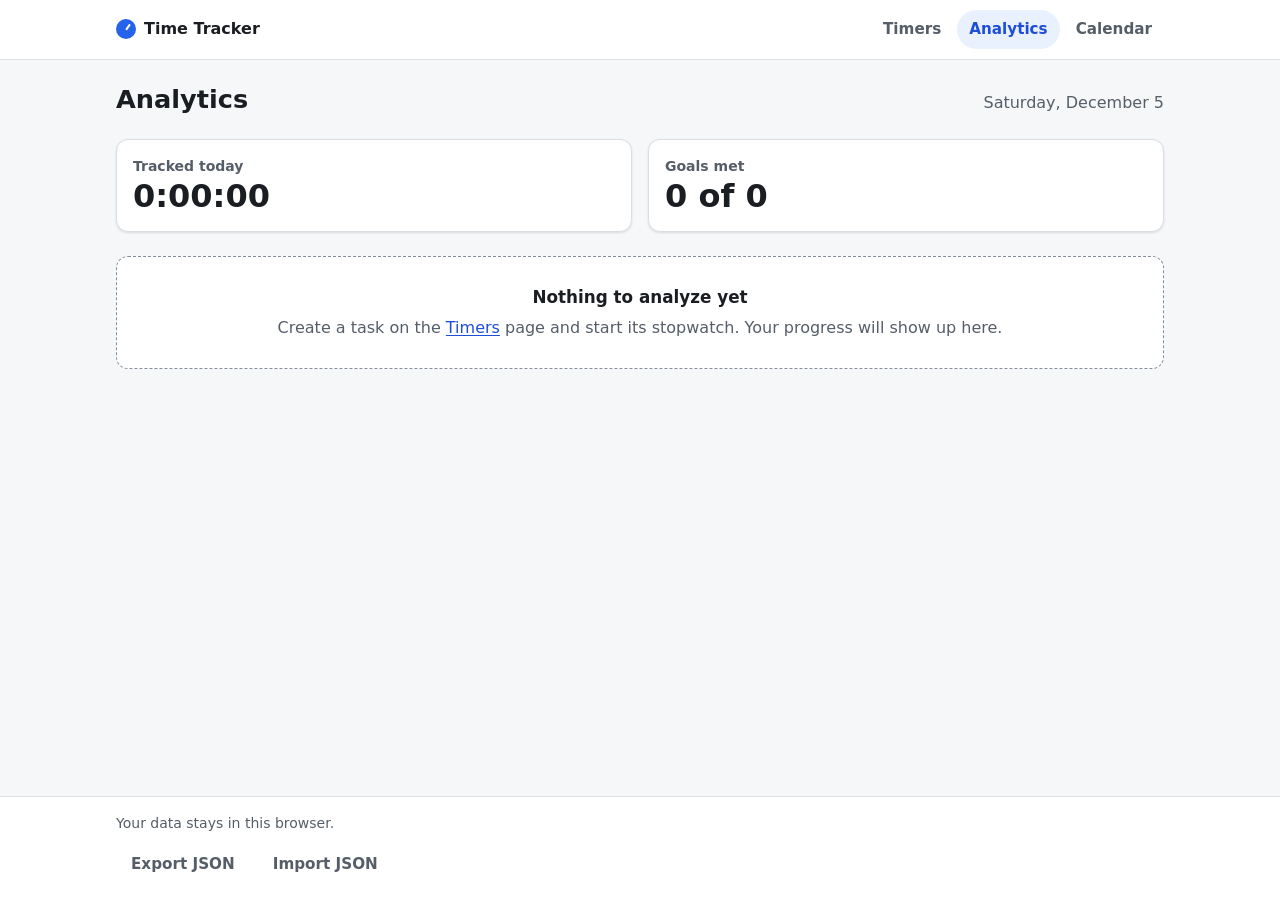
==== analytics/index.html @ 8a5c49ea "feat: add daily task time tracker static site Three pages (Timers, Analytics, Calendar) built with p" ====
<!doctype html>
<html lang="en">
<head>
  <meta charset="utf-8">
  <meta name="viewport" content="width=device-width, initial-scale=1">
  <title>Analytics · Time Tracker</title>
  <meta name="description" content="Progress toward each daily goal, today and over the last 7 days.">
  <link rel="icon" href="data:image/svg+xml,<svg xmlns='http://www.w3.org/2000/svg' viewBox='0 0 32 32'><circle cx='16' cy='17' r='13' fill='%232563eb'/><path d='M16 10v7l5 3' stroke='white' stroke-width='3' fill='none' stroke-linecap='round'/></svg>">
  <link rel="stylesheet" href="../css/styles.css">
  <script defer src="../js/time.js"></script>
  <script defer src="../js/storage.js"></script>
  <script defer src="../js/ui.js"></script>
  <script defer src="../js/analytics.js"></script>
</head>
<body>
  <a class="skip-link" href="#main">Skip to content</a>

  <header class="site-header">
    <div class="header-inner">
      <a class="brand" href="../index.html"><span class="brand-mark" aria-hidden="true"></span>Time Tracker</a>
      <nav aria-label="Main">
        <ul class="nav-list">
          <li><a href="../index.html">Timers</a></li>
          <li><a href="../analytics/index.html" aria-current="page">Analytics</a></li>
          <li><a href="../calendar/index.html">Calendar</a></li>
        </ul>
      </nav>
    </div>
  </header>

  <div id="storage-warning" class="banner" role="status" hidden></div>

  <main id="main" class="page">
    <div class="page-head">
      <h1 class="page-title">Analytics</h1>
      <p class="page-lede" id="today-label"></p>
    </div>

    <section class="stats" aria-label="Today's summary">
      <div class="stat">
        <p class="stat-label">Tracked today</p>
        <p class="stat-value" id="total-today">0:00:00</p>
      </div>
      <div class="stat">
        <p class="stat-label">Goals met</p>
        <p class="stat-value" id="goals-met">0 of 0</p>
      </div>
    </section>

    <div id="empty-state" class="empty-state" hidden>
      <p class="empty-title">Nothing to analyze yet</p>
      <p>Create a task on the <a href="../index.html">Timers</a> page and start its stopwatch. Your progress will show up here.</p>
    </div>

    <div id="analytics-content">
      <section aria-labelledby="today-heading">
        <h2 id="today-heading" class="section-title">Today by task</h2>
        <ul id="progress-list" class="progress-list"></ul>
      </section>

      <section aria-labelledby="week-heading">
        <h2 id="week-heading" class="section-title">Last 7 days</h2>
        <p class="section-note" id="week-note">Percent of each day's goal reached. Days where the goal was met are marked ✓.</p>
        <div class="table-scroll" id="week-scroll" role="region" aria-labelledby="week-heading" tabindex="0">
          <table class="week-table" aria-describedby="week-note">
            <thead id="week-head"></thead>
            <tbody id="week-body"></tbody>
          </table>
        </div>
      </section>
    </div>
  </main>

  <footer class="site-footer" id="site-footer"></footer>
</body>
</html>
---- css/styles.css ----
/* Time Tracker: shared styles for every page. */

:root {
  color-scheme: light;
  --bg: #f6f7f9;
  --surface: #ffffff;
  --surface-muted: #eef0f3;
  --text: #1a1d21;
  --text-muted: #555e68;
  --border: #d9dee3;
  /* ≥ 3:1 against white, so input and button edges stay perceivable (WCAG 1.4.11). */
  --border-strong: #858f99;
  --grid-line: #e6e9ed;
  --accent: #2563eb;
  --accent-strong: #1d4ed8;
  --accent-soft: #eaf1fe;
  --focus: #1d4ed8;
  --danger: #b91c1c;
  --danger-strong: #991b1b;
  --danger-soft: #fdf1f1;
  --danger-border: #f0bcbc;
  --success: #166534;
  --success-soft: #e6f4ea;
  --warning-bg: #fff8e6;
  --warning-border: #e3ad3f;
  --warning-text: #5f3f00;
  --now: #d93025;
  --radius: 12px;
  --radius-sm: 8px;
  --shadow: 0 1px 2px rgba(16, 24, 40, 0.05), 0 1px 3px rgba(16, 24, 40, 0.07);
  --font: system-ui, -apple-system, 'Segoe UI', Roboto, 'Helvetica Neue', sans-serif;
  --gutter: 16px;
  --max: 1080px;
}

/* ---- Base ---------------------------------------------------------------- */

*,
*::before,
*::after {
  box-sizing: border-box;
}

/* Components set `display`, so make sure the hidden attribute always wins. */
[hidden] {
  display: none !important;
}

html {
  -webkit-text-size-adjust: 100%;
}

body {
  margin: 0;
  min-height: 100vh;
  display: flex;
  flex-direction: column;
  font-family: var(--font);
  font-size: 16px;
  line-height: 1.5;
  color: var(--text);
  background: var(--bg);
}

main {
  flex: 1;
}

h1,
h2,
h3,
p {
  margin: 0;
}

a {
  color: var(--accent-strong);
  text-underline-offset: 2px;
}

button,
input {
  font: inherit;
  color: inherit;
}

:focus-visible {
  outline: 3px solid var(--focus);
  outline-offset: 2px;
}

.visually-hidden {
  position: absolute !important;
  width: 1px;
  height: 1px;
  margin: -1px;
  padding: 0;
  overflow: hidden;
  clip: rect(0 0 0 0);
  clip-path: inset(50%);
  white-space: nowrap;
  border: 0;
}

.skip-link {
  position: absolute;
  top: -100px;
  left: 8px;
  z-index: 100;
  padding: 8px 12px;
  border-radius: var(--radius-sm);
  background: var(--surface);
  color: var(--accent-strong);
  font-weight: 600;
  box-shadow: var(--shadow);
}

.skip-link:focus {
  top: 8px;
}

/* ---- Header, banner, footer -------------------------------------------- */

.site-header {
  background: var(--surface);
  border-bottom: 1px solid var(--border);
}

.header-inner {
  display: flex;
  flex-wrap: wrap;
  align-items: center;
  justify-content: space-between;
  gap: 8px 16px;
  max-width: var(--max);
  margin: 0 auto;
  padding: 10px var(--gutter);
}

.brand {
  display: inline-flex;
  align-items: center;
  gap: 8px;
  color: var(--text);
  font-weight: 700;
  text-decoration: none;
}

.brand-mark {
  position: relative;
  width: 20px;
  height: 20px;
  border-radius: 50%;
  background: var(--accent);
}

.brand-mark::after {
  content: '';
  position: absolute;
  top: 4px;
  left: 9px;
  width: 2px;
  height: 7px;
  border-radius: 1px;
  background: #fff;
  transform-origin: bottom center;
  transform: rotate(35deg);
}

.nav-list {
  display: flex;
  gap: 4px;
  margin: 0;
  padding: 0;
  list-style: none;
}

.nav-list a {
  display: block;
  padding: 8px 12px;
  border-radius: 999px;
  color: var(--text-muted);
  font-size: 0.95rem;
  font-weight: 600;
  text-decoration: none;
}

.nav-list a:hover {
  background: var(--surface-muted);
  color: var(--text);
}

.nav-list a[aria-current='page'] {
  background: var(--accent-soft);
  color: var(--accent-strong);
}

.banner {
  width: calc(100% - 2 * var(--gutter));
  max-width: calc(var(--max) - 2 * var(--gutter));
  margin: 12px auto 0;
  padding: 10px 14px;
  border: 1px solid var(--warning-border);
  border-radius: var(--radius-sm);
  background: var(--warning-bg);
  color: var(--warning-text);
  font-size: 0.925rem;
}

.site-footer {
  display: flex;
  flex-direction: column;
  align-items: flex-start;
  gap: 10px;
  padding: 16px max(var(--gutter), calc((100% - var(--max)) / 2 + var(--gutter)));
  border-top: 1px solid var(--border);
  background: var(--surface);
}

.footer-note,
.data-status {
  color: var(--text-muted);
  font-size: 0.875rem;
}

.data-status:empty {
  display: none;
}

/* ---- Layout -------------------------------------------------------------- */

.page {
  display: flex;
  flex-direction: column;
  gap: 24px;
  width: 100%;
  max-width: var(--max);
  margin: 0 auto;
  padding: 24px var(--gutter) 40px;
}

.page-wide {
  max-width: 1280px;
}

.page-head {
  display: flex;
  flex-wrap: wrap;
  align-items: baseline;
  justify-content: space-between;
  gap: 4px 16px;
}

.page-title {
  font-size: 1.6rem;
  line-height: 1.2;
}

.page-lede {
  color: var(--text-muted);
}

.section-title {
  margin-bottom: 12px;
  font-size: 1.05rem;
}

.section-note {
  margin: -4px 0 12px;
  color: var(--text-muted);
  font-size: 0.925rem;
}

.panel {
  padding: 16px;
  border: 1px solid var(--border);
  border-radius: var(--radius);
  background: var(--surface);
  box-shadow: var(--shadow);
}

.empty-state {
  display: flex;
  flex-direction: column;
  align-items: center;
  gap: 6px;
  padding: 28px 20px;
  border: 1px dashed var(--border-strong);
  border-radius: var(--radius);
  background: var(--surface);
  color: var(--text-muted);
  text-align: center;
}

.empty-title {
  color: var(--text);
  font-size: 1.05rem;
  font-weight: 700;
}

/* ---- Buttons ------------------------------------------------------------- */

.btn {
  display: inline-flex;
  align-items: center;
  justify-content: center;
  gap: 6px;
  min-height: 40px;
  padding: 8px 14px;
  border: 1px solid var(--border-strong);
  border-radius: var(--radius-sm);
  background: var(--surface);
  color: var(--text);
  font-size: 0.95rem;
  font-weight: 600;
  line-height: 1.2;
  cursor: pointer;
}

.btn:hover {
  background: var(--surface-muted);
}

.btn-primary {
  border-color: var(--accent);
  background: var(--accent);
  color: #fff;
}

.btn-primary:hover {
  border-color: var(--accent-strong);
  background: var(--accent-strong);
}

.btn-quiet {
  border-color: transparent;
  background: transparent;
  color: var(--text-muted);
}

.btn-quiet:hover {
  background: var(--surface-muted);
  color: var(--text);
}

.btn-quiet-danger:hover {
  background: var(--danger-soft);
  color: var(--danger);
}

.btn-danger {
  border-color: var(--danger);
  background: var(--danger);
  color: #fff;
}

.btn-danger:hover {
  border-color: var(--danger-strong);
  background: var(--danger-strong);
}

/* Filled with the task color when idle; outlined while running, so the two states differ in more than the label. */
.btn-toggle {
  min-width: 100px;
  border: 2px solid var(--task-color);
  background: var(--task-color);
  color: #fff;
}

.btn-toggle:hover {
  background: var(--task-color);
  filter: brightness(0.9);
}

.btn-toggle.is-running,
.btn-toggle.is-running:hover {
  background: var(--surface);
  color: var(--task-color);
  filter: none;
}

.btn-toggle.is-running:hover {
  background: var(--surface-muted);
}

.btn-icon {
  width: 40px;
  padding: 0;
}

.btn-row {
  display: flex;
  flex-wrap: wrap;
  align-items: center;
  gap: 8px;
}

/* ---- Forms --------------------------------------------------------------- */

.form-grid {
  display: grid;
  grid-template-columns: 1fr;
  gap: 14px;
}

.field {
  display: flex;
  flex-direction: column;
  gap: 6px;
  min-width: 0;
  margin: 0;
  padding: 0;
  border: 0;
}

.field label,
.field legend {
  padding: 0;
  font-size: 0.9rem;
  font-weight: 600;
}

.field legend {
  margin-bottom: 6px;
}

.field input[type='text'],
.field input[type='number'] {
  width: 100%;
  min-height: 42px;
  padding: 8px 12px;
  border: 1px solid var(--border-strong);
  border-radius: var(--radius-sm);
  background: var(--surface);
}

.field input::placeholder {
  color: #6b7280;
}

.field input[aria-invalid='true'] {
  border-color: var(--danger);
  box-shadow: 0 0 0 1px var(--danger);
}

.field-error {
  color: var(--danger);
  font-size: 0.85rem;
}

.field-error:empty {
  display: none;
}

.field-submit .btn {
  width: 100%;
}

@media (min-width: 640px) {
  .form-grid {
    grid-template-columns: minmax(0, 1fr) 12rem;
  }

  .field-submit {
    align-self: end;
  }
}

.swatches {
  display: flex;
  flex-wrap: wrap;
  gap: 8px;
}

.swatch {
  position: relative;
  display: inline-flex;
  cursor: pointer;
}

/* The real radio stays in place (invisible) so it remains keyboard and screen-reader operable. */
.swatch input {
  position: absolute;
  inset: 0;
  width: 100%;
  height: 100%;
  margin: 0;
  opacity: 0;
  cursor: pointer;
}

.swatch-chip {
  display: grid;
  place-items: center;
  width: 32px;
  height: 32px;
  border-radius: 50%;
  background: var(--swatch);
}

.swatch input:checked + .swatch-chip {
  box-shadow: 0 0 0 2px var(--surface), 0 0 0 4px var(--swatch);
}

.swatch input:checked + .swatch-chip::after {
  content: '✓';
  color: #fff;
  font-size: 0.95rem;
  font-weight: 700;
}

.swatch input:focus-visible + .swatch-chip {
  outline: 3px solid var(--focus);
  outline-offset: 5px;
}

.inline-confirm {
  display: flex;
  flex-direction: column;
  gap: 10px;
  padding: 12px;
  border: 1px solid var(--danger-border);
  border-radius: var(--radius-sm);
  background: var(--danger-soft);
}

.confirm-text {
  font-size: 0.925rem;
}

/* ---- Shared data bits ---------------------------------------------------- */

.dot {
  display: inline-block;
  flex: none;
  width: 12px;
  height: 12px;
  border-radius: 50%;
  background: var(--task-color);
}

.task-name {
  flex: 1;
  min-width: 0;
  font-size: 1.05rem;
  font-weight: 650;
  overflow-wrap: anywhere;
}

.progress {
  height: 8px;
  overflow: hidden;
  border-radius: 999px;
  background: var(--surface-muted);
}

.progress-fill {
  width: 0;
  height: 100%;
  border-radius: inherit;
  background: var(--task-color, var(--accent));
  transition: width 0.3s ease;
}

/* ---- Timers page --------------------------------------------------------- */

.task-grid {
  display: grid;
  grid-template-columns: repeat(auto-fill, minmax(min(100%, 280px), 1fr));
  gap: 16px;
  margin: 0;
  padding: 0;
  list-style: none;
}

.task-card {
  display: flex;
  flex-direction: column;
  gap: 14px;
  padding: 16px;
  border: 1px solid var(--border);
  border-top: 4px solid var(--task-color);
  border-radius: var(--radius);
  background: var(--surface);
  box-shadow: var(--shadow);
}

.task-card.is-running {
  box-shadow: 0 0 0 2px var(--task-color), var(--shadow);
}

.card-view {
  display: flex;
  flex-direction: column;
  gap: 8px;
}

.task-head {
  display: flex;
  align-items: center;
  gap: 8px;
  min-width: 0;
}

.badge {
  display: inline-flex;
  flex: none;
  align-items: center;
  gap: 6px;
  padding: 2px 8px;
  border: 1px solid currentColor;
  border-radius: 999px;
  color: var(--task-color);
  font-size: 0.75rem;
  font-weight: 700;
  letter-spacing: 0.04em;
  text-transform: uppercase;
}

.badge::before {
  content: '';
  width: 6px;
  height: 6px;
  border-radius: 50%;
  background: currentColor;
  animation: pulse 1.6s ease-in-out infinite;
}

.time-label {
  margin-top: 4px;
  color: var(--text-muted);
  font-size: 0.75rem;
  font-weight: 600;
  letter-spacing: 0.05em;
  text-transform: uppercase;
}

/* Tabular digits stop the ticking clock from shifting width every second. */
.task-time {
  font-size: 2.25rem;
  font-weight: 650;
  font-variant-numeric: tabular-nums;
  line-height: 1.1;
  letter-spacing: -0.01em;
}

.goal-row {
  display: flex;
  flex-wrap: wrap;
  justify-content: space-between;
  gap: 4px 8px;
  font-size: 0.925rem;
}

.task-goal {
  color: var(--text-muted);
}

.task-remaining {
  font-weight: 600;
}

.task-card.is-met .task-remaining {
  color: var(--success);
}

.card-edit {
  display: flex;
  flex-direction: column;
  gap: 12px;
}

/* ---- Analytics page ------------------------------------------------------ */

.stats {
  display: grid;
  grid-template-columns: repeat(auto-fit, minmax(min(100%, 200px), 1fr));
  gap: 16px;
}

.stat {
  padding: 16px;
  border: 1px solid var(--border);
  border-radius: var(--radius);
  background: var(--surface);
  box-shadow: var(--shadow);
}

.stat-label {
  color: var(--text-muted);
  font-size: 0.875rem;
  font-weight: 600;
}

.stat-value {
  font-size: 2rem;
  font-weight: 700;
  font-variant-numeric: tabular-nums;
  line-height: 1.2;
}

#analytics-content {
  display: flex;
  flex-direction: column;
  gap: 24px;
}

.progress-list {
  display: grid;
  grid-template-columns: repeat(auto-fill, minmax(min(100%, 300px), 1fr));
  gap: 12px;
  margin: 0;
  padding: 0;
  list-style: none;
}

.progress-item {
  display: flex;
  flex-direction: column;
  gap: 12px;
  padding: 16px;
  border: 1px solid var(--border);
  border-radius: var(--radius);
  background: var(--surface);
  box-shadow: var(--shadow);
}

.progress-item-head {
  display: flex;
  align-items: center;
  gap: 8px;
}

.percent {
  font-weight: 700;
  font-variant-numeric: tabular-nums;
}

.progress-item.is-met .percent {
  color: var(--success);
}

.metrics {
  display: grid;
  grid-template-columns: repeat(3, minmax(0, 1fr));
  gap: 8px;
  margin: 0;
}

.metric dt {
  color: var(--text-muted);
  font-size: 0.75rem;
  font-weight: 600;
  letter-spacing: 0.04em;
  text-transform: uppercase;
}

.metric dd {
  margin: 0;
  font-weight: 600;
  font-variant-numeric: tabular-nums;
}

/* position: relative contains the absolutely positioned screen-reader text in the cells; otherwise it escapes the scroll box and widens the page. */
.table-scroll {
  position: relative;
  overflow-x: auto;
  border: 1px solid var(--border);
  border-radius: var(--radius);
  background: var(--surface);
  box-shadow: var(--shadow);
}

.week-table {
  width: 100%;
  min-width: 640px;
  border-collapse: separate;
  border-spacing: 0;
  font-size: 0.925rem;
}

.week-table th,
.week-table td {
  padding: 10px 12px;
  border-bottom: 1px solid var(--grid-line);
  text-align: center;
  white-space: nowrap;
}

.week-table tbody tr:last-child > * {
  border-bottom: 0;
}

.week-table thead th {
  color: var(--text-muted);
  font-size: 0.8rem;
  font-weight: 600;
}

.th-day {
  display: block;
  color: var(--text);
  font-size: 0.875rem;
  font-weight: 700;
}

.th-date {
  display: block;
}

.week-table th.is-today .th-day {
  color: var(--accent-strong);
}

/* The task column stays put while the day columns scroll underneath it. */
.week-table .col-task {
  position: sticky;
  left: 0;
  z-index: 1;
  max-width: 180px;
  overflow: hidden;
  background: var(--surface);
  box-shadow: 1px 0 0 var(--grid-line);
  text-align: left;
  text-overflow: ellipsis;
}

.week-table tbody th {
  font-weight: 600;
}

.week-table tbody th .dot {
  margin-right: 8px;
  vertical-align: -1px;
}

.week-table td {
  font-variant-numeric: tabular-nums;
}

.week-table td.is-empty {
  color: var(--text-muted);
}

.week-table td.is-met {
  background: var(--success-soft);
  color: var(--success);
  font-weight: 700;
}

.cell-check {
  margin-left: 4px;
}

/* ---- Calendar page ------------------------------------------------------- */

.cal-toolbar {
  display: flex;
  flex-wrap: wrap;
  align-items: center;
  gap: 12px 16px;
}

.cal-nav {
  display: flex;
  gap: 6px;
}

.cal-range {
  font-size: 1.1rem;
  font-weight: 600;
}

.cal-scroll {
  position: relative;
  height: min(72vh, 820px);
  min-height: 380px;
  overflow: auto;
  overscroll-behavior: contain;
  border: 1px solid var(--border);
  border-radius: var(--radius);
  background: var(--surface);
  box-shadow: var(--shadow);
}

.cal-grid {
  --gutter-width: 56px;
  --day-min-width: 88px;
  display: grid;
  grid-template-columns: var(--gutter-width) repeat(7, minmax(var(--day-min-width), 1fr));
  min-width: calc(var(--gutter-width) + 7 * var(--day-min-width));
}

/* The upward shadow covers a sub-pixel seam between the scroll box's edge and the sticky header, where blocks could peek through. */
.cal-corner,
.cal-day-head {
  position: sticky;
  top: 0;
  z-index: 4;
  border-bottom: 1px solid var(--border);
  background: var(--surface);
  box-shadow: 0 -2px 0 var(--surface);
}

.cal-corner {
  left: 0;
  z-index: 5;
}

.cal-day-head {
  display: flex;
  flex-direction: column;
  align-items: center;
  gap: 2px;
  padding: 8px 4px;
  border-left: 1px solid var(--grid-line);
}

.cal-dow {
  color: var(--text-muted);
  font-size: 0.75rem;
  font-weight: 600;
  letter-spacing: 0.05em;
  text-transform: uppercase;
}

.cal-date {
  display: grid;
  place-items: center;
  width: 36px;
  height: 36px;
  border-radius: 50%;
  font-size: 1.2rem;
  font-weight: 600;
}

.cal-day-head.is-today .cal-dow {
  color: var(--accent-strong);
}

.cal-day-head.is-today .cal-date {
  background: var(--accent);
  color: #fff;
}

.cal-total {
  color: var(--text-muted);
  font-size: 0.8rem;
  font-variant-numeric: tabular-nums;
}

.cal-gutter {
  position: sticky;
  left: 0;
  z-index: 3;
  height: calc(24 * var(--hour-height));
  background: var(--surface);
}

.hour-label {
  position: absolute;
  right: 8px;
  color: var(--text-muted);
  font-size: 0.7rem;
  white-space: nowrap;
  transform: translateY(-50%);
}

.cal-day {
  position: relative;
  height: calc(24 * var(--hour-height));
  border-left: 1px solid var(--grid-line);
  background-image: linear-gradient(to bottom, var(--grid-line) 1px, transparent 1px);
  background-size: 100% var(--hour-height);
}

.cal-day.is-today {
  background-color: #f7faff;
}

.cal-block {
  position: absolute;
  z-index: 1;
  display: flex;
  flex-direction: column;
  align-items: flex-start;
  min-height: 3px;
  padding: 2px 6px;
  overflow: hidden;
  border: 0;
  border-radius: 4px;
  background: var(--task-color);
  box-shadow: 0 0 0 1px var(--surface);
  color: #fff;
  font-size: 0.75rem;
  line-height: 1.25;
  text-align: left;
  cursor: pointer;
}

.cal-block:hover,
.cal-block:focus-visible {
  z-index: 2;
}

.cal-block:focus-visible {
  outline-offset: 1px;
}

.block-name {
  max-width: 100%;
  overflow: hidden;
  font-weight: 700;
  text-overflow: ellipsis;
  white-space: nowrap;
}

.block-meta {
  white-space: nowrap;
}

.cal-block.size-name {
  justify-content: center;
  padding-block: 0;
}

.cal-block.size-name .block-meta,
.cal-block.size-none .block-name,
.cal-block.size-none .block-meta {
  display: none;
}

.cal-block.size-none {
  padding: 0;
}

/* Dark stripes (never light ones) so the white label keeps its contrast while the session is running. */
.cal-block.is-running {
  background-image: repeating-linear-gradient(135deg, rgba(0, 0, 0, 0.14) 0 6px, transparent 6px 12px);
}

.cal-block.is-running::after {
  content: '';
  position: absolute;
  right: 0;
  bottom: 0;
  left: 0;
  height: 3px;
  background: #fff;
  animation: pulse 1.6s ease-in-out infinite;
}

.now-line {
  position: absolute;
  right: 0;
  left: 0;
  z-index: 3;
  height: 2px;
  background: var(--now);
  pointer-events: none;
  transform: translateY(-1px);
}

.now-line::before {
  content: '';
  position: absolute;
  top: -4px;
  left: -5px;
  width: 10px;
  height: 10px;
  border-radius: 50%;
  background: var(--now);
}

.cal-popover {
  position: fixed;
  z-index: 50;
  display: flex;
  flex-direction: column;
  gap: 2px;
  max-width: 260px;
  padding: 10px 12px;
  border: 1px solid var(--border);
  border-left: 4px solid var(--task-color);
  border-radius: var(--radius-sm);
  background: var(--surface);
  box-shadow: 0 8px 24px rgba(16, 24, 40, 0.16);
  font-size: 0.875rem;
  pointer-events: none;
}

.pop-title {
  display: flex;
  align-items: center;
  gap: 6px;
  font-weight: 700;
}

.pop-range,
.pop-duration {
  color: var(--text-muted);
  font-variant-numeric: tabular-nums;
}

/* ---- Small screens, motion, forced colors -------------------------------- */

@media (max-width: 600px) {
  .page {
    gap: 20px;
    padding-top: 16px;
  }

  .nav-list a {
    padding: 6px 10px;
  }

  .task-time {
    font-size: 2rem;
  }

  .stat-value {
    font-size: 1.6rem;
  }
}

@keyframes pulse {
  0%,
  100% {
    opacity: 1;
  }

  50% {
    opacity: 0.35;
  }
}

@media (prefers-reduced-motion: reduce) {
  *,
  *::before,
  *::after {
    animation: none !important;
    transition: none !important;
  }
}

/* Windows High Contrast strips background colors, so give color-only marks a visible edge. */
@media (forced-colors: active) {
  .cal-block,
  .progress,
  .swatch-chip {
    border: 1px solid CanvasText;
  }

  .dot,
  .swatch-chip,
  .progress-fill {
    forced-color-adjust: none;
  }
}
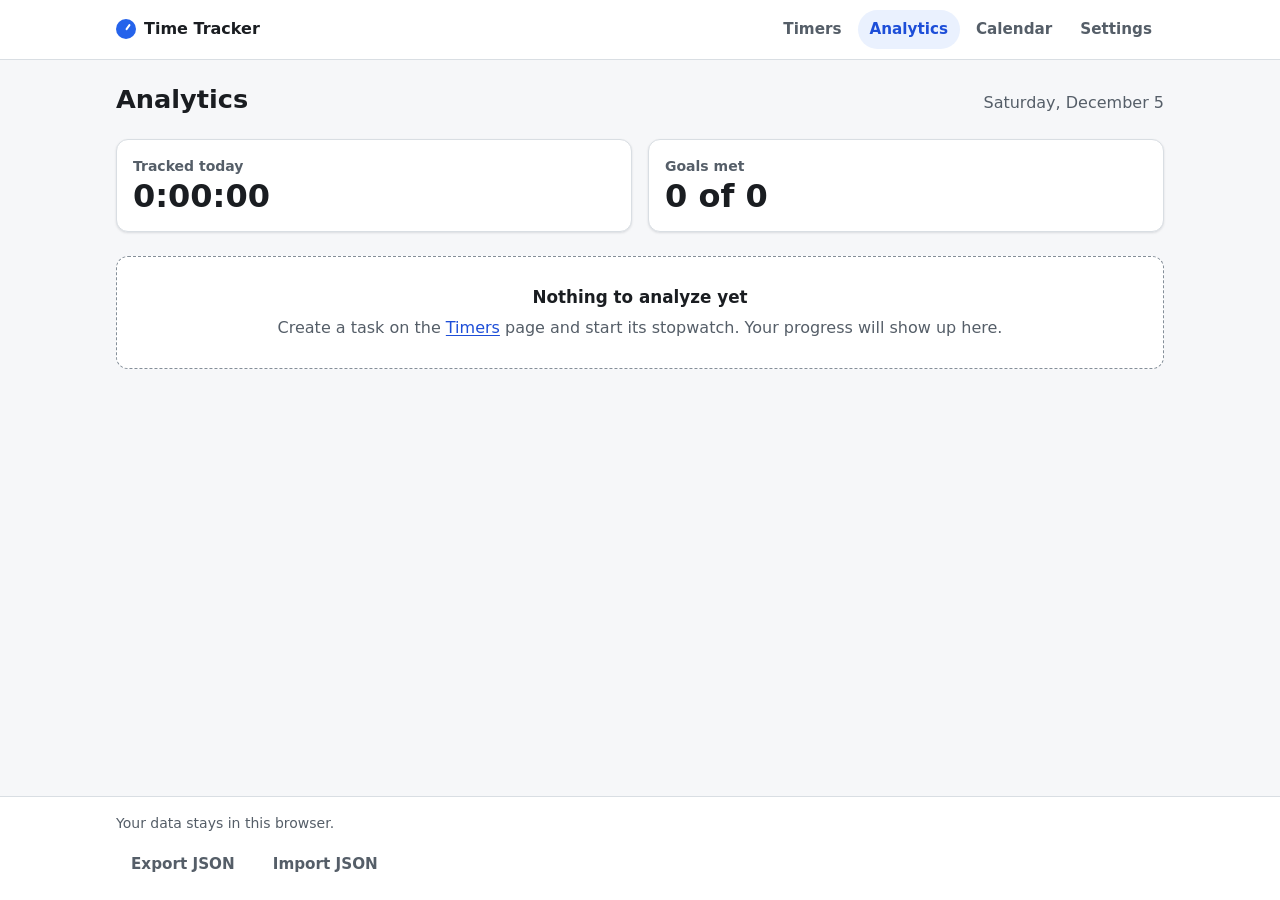
==== commit d82805d7: "feat: add Settings page with dark theme and storage estimate New /settings/ page (linked from every " ====
--- a/analytics/index.html
+++ b/analytics/index.html
@@ -6,6 +6,7 @@
   <title>Analytics · Time Tracker</title>
   <meta name="description" content="Progress toward each daily goal, today and over the last 7 days.">
   <link rel="icon" href="data:image/svg+xml,<svg xmlns='http://www.w3.org/2000/svg' viewBox='0 0 32 32'><circle cx='16' cy='17' r='13' fill='%232563eb'/><path d='M16 10v7l5 3' stroke='white' stroke-width='3' fill='none' stroke-linecap='round'/></svg>">
+  <script src="../js/theme.js"></script>
   <link rel="stylesheet" href="../css/styles.css">
   <script defer src="../js/time.js"></script>
   <script defer src="../js/storage.js"></script>
@@ -23,6 +24,7 @@
           <li><a href="../index.html">Timers</a></li>
           <li><a href="../analytics/index.html" aria-current="page">Analytics</a></li>
           <li><a href="../calendar/index.html">Calendar</a></li>
+          <li><a href="../settings/index.html">Settings</a></li>
         </ul>
       </nav>
     </div>
@@ -60,7 +62,7 @@
 
       <section aria-labelledby="week-heading">
         <h2 id="week-heading" class="section-title">Last 7 days</h2>
-        <p class="section-note" id="week-note">Percent of each day's goal reached. Days where the goal was met are marked ✓.</p>
+        <p class="section-note" id="week-note">Percent of each day's goal reached. Days where the goal was met are marked ✓. Days a task isn't scheduled show — (or any time you tracked anyway).</p>
         <div class="table-scroll" id="week-scroll" role="region" aria-labelledby="week-heading" tabindex="0">
           <table class="week-table" aria-describedby="week-note">
             <thead id="week-head"></thead>
--- a/css/styles.css
+++ b/css/styles.css
@@ -1,12 +1,29 @@
 /* Time Tracker: shared styles for every page. */
 
 :root {
+  --radius: 12px;
+  --radius-sm: 8px;
+  --font: system-ui, -apple-system, 'Segoe UI', Roboto, 'Helvetica Neue', sans-serif;
+  --gutter: 16px;
+  --max: 1080px;
+}
+
+/*
+ * Colors. js/theme.js sets data-theme on <html> before the first paint. The
+ * selectors aren't tied to :root, so any element can carry data-theme and get
+ * that theme's tokens, which is how the Settings previews show both themes.
+ * `*-text` tokens are for text on the page; their siblings are for fills and
+ * borders, because dark mode needs light text but still-dark fills.
+ */
+:root,
+[data-theme='light'] {
   color-scheme: light;
   --bg: #f6f7f9;
   --surface: #ffffff;
   --surface-muted: #eef0f3;
   --text: #1a1d21;
   --text-muted: #555e68;
+  --placeholder: #6b7280;
   --border: #d9dee3;
   /* ≥ 3:1 against white, so input and button edges stay perceivable (WCAG 1.4.11). */
   --border-strong: #858f99;
@@ -14,23 +31,56 @@
   --accent: #2563eb;
   --accent-strong: #1d4ed8;
   --accent-soft: #eaf1fe;
+  --accent-text: #1d4ed8;
   --focus: #1d4ed8;
   --danger: #b91c1c;
   --danger-strong: #991b1b;
   --danger-soft: #fdf1f1;
   --danger-border: #f0bcbc;
+  --danger-text: #b91c1c;
   --success: #166534;
   --success-soft: #e6f4ea;
   --warning-bg: #fff8e6;
   --warning-border: #e3ad3f;
   --warning-text: #5f3f00;
   --now: #d93025;
-  --radius: 12px;
-  --radius-sm: 8px;
+  --today-bg: #f7faff;
   --shadow: 0 1px 2px rgba(16, 24, 40, 0.05), 0 1px 3px rgba(16, 24, 40, 0.07);
-  --font: system-ui, -apple-system, 'Segoe UI', Roboto, 'Helvetica Neue', sans-serif;
-  --gutter: 16px;
-  --max: 1080px;
+  --shadow-pop: 0 8px 24px rgba(16, 24, 40, 0.16);
+}
+
+/* Text pairs are ≥ 4.5:1 and borders ≥ 3:1, as in light. `--surface-muted` must match DARK_SURFACE_MUTED in js/storage.js. */
+[data-theme='dark'] {
+  color-scheme: dark;
+  --bg: #0f1114;
+  --surface: #181b1f;
+  --surface-muted: #23272d;
+  --text: #e6e8eb;
+  --text-muted: #a0a8b1;
+  --placeholder: #8b949e;
+  --border: #2e333a;
+  --border-strong: #6b747e;
+  --grid-line: #262a30;
+  /* The accent stays dark enough for white text on buttons; links use the lighter --accent-text. */
+  --accent: #2563eb;
+  --accent-strong: #1d4ed8;
+  --accent-soft: #1b2a4a;
+  --accent-text: #8ab4f8;
+  --focus: #8ab4f8;
+  --danger: #dc2626;
+  --danger-strong: #b91c1c;
+  --danger-soft: #2c1517;
+  --danger-border: #6b2a2a;
+  --danger-text: #f28b82;
+  --success: #6fcf8f;
+  --success-soft: #12291b;
+  --warning-bg: #2b2208;
+  --warning-border: #8a6512;
+  --warning-text: #f5d58a;
+  --now: #ff6b5e;
+  --today-bg: #16202e;
+  --shadow: 0 1px 2px rgba(0, 0, 0, 0.4), 0 1px 3px rgba(0, 0, 0, 0.5);
+  --shadow-pop: 0 8px 24px rgba(0, 0, 0, 0.55);
 }
 
 /* ---- Base ---------------------------------------------------------------- */
@@ -74,7 +124,7 @@
 }
 
 a {
-  color: var(--accent-strong);
+  color: var(--accent-text);
   text-underline-offset: 2px;
 }
 
@@ -110,7 +160,7 @@
   padding: 8px 12px;
   border-radius: var(--radius-sm);
   background: var(--surface);
-  color: var(--accent-strong);
+  color: var(--accent-text);
   font-weight: 600;
   box-shadow: var(--shadow);
 }
@@ -192,7 +242,7 @@
 
 .nav-list a[aria-current='page'] {
   background: var(--accent-soft);
-  color: var(--accent-strong);
+  color: var(--accent-text);
 }
 
 .banner {
@@ -345,7 +395,7 @@
 
 .btn-quiet-danger:hover {
   background: var(--danger-soft);
-  color: var(--danger);
+  color: var(--danger-text);
 }
 
 .btn-danger {
@@ -362,9 +412,9 @@
 /* Filled with the task color when idle; outlined while running, so the two states differ in more than the label. */
 .btn-toggle {
   min-width: 100px;
-  border: 2px solid var(--task-color);
+  border: 2px solid var(--task-edge);
   background: var(--task-color);
-  color: #fff;
+  color: var(--task-ink);
 }
 
 .btn-toggle:hover {
@@ -375,7 +425,7 @@
 .btn-toggle.is-running,
 .btn-toggle.is-running:hover {
   background: var(--surface);
-  color: var(--task-color);
+  color: var(--task-edge);
   filter: none;
 }
 
@@ -386,6 +436,12 @@
 .btn-icon {
   width: 40px;
   padding: 0;
+}
+
+.btn-small {
+  min-height: 32px;
+  padding: 4px 10px;
+  font-size: 0.85rem;
 }
 
 .btn-row {
@@ -435,7 +491,7 @@
 }
 
 .field input::placeholder {
-  color: #6b7280;
+  color: var(--placeholder);
 }
 
 .field input[aria-invalid='true'] {
@@ -444,7 +500,7 @@
 }
 
 .field-error {
-  color: var(--danger);
+  color: var(--danger-text);
   font-size: 0.85rem;
 }
 
@@ -461,9 +517,130 @@
     grid-template-columns: minmax(0, 1fr) 12rem;
   }
 
+  .field-name,
+  .field-schedule {
+    grid-column: 1 / -1;
+  }
+
   .field-submit {
     align-self: end;
   }
+}
+
+/* ---- Schedule editor ----------------------------------------------------- */
+
+.schedule-days {
+  display: flex;
+  flex-wrap: wrap;
+  align-items: center;
+  gap: 8px 12px;
+}
+
+/* Chips shrink to fit a narrow card, but never grow into wide pills on a wide form. */
+.day-picker {
+  display: flex;
+  flex: 1 1 18rem;
+  gap: 4px;
+  max-width: 26rem;
+}
+
+.day-chip {
+  position: relative;
+  display: flex;
+  flex: 1 1 0;
+  min-width: 0;
+  cursor: pointer;
+}
+
+/* Same technique as the swatches: the real checkbox stays in place, invisible, so it keeps working with a keyboard and screen readers. */
+.day-chip input {
+  position: absolute;
+  inset: 0;
+  width: 100%;
+  height: 100%;
+  margin: 0;
+  opacity: 0;
+  cursor: pointer;
+}
+
+.field .day-chip-text {
+  display: grid;
+  flex: 1;
+  place-items: center;
+  min-height: 36px;
+  padding: 0 2px;
+  overflow: hidden;
+  border: 1px solid var(--border-strong);
+  border-radius: var(--radius-sm);
+  background: var(--surface);
+  color: var(--text-muted);
+  font-size: 0.8rem;
+  font-weight: 600;
+  white-space: nowrap;
+}
+
+.day-chip:hover .day-chip-text {
+  background: var(--surface-muted);
+}
+
+.day-chip input:checked + .day-chip-text {
+  border-color: var(--accent);
+  background: var(--accent);
+  color: #fff;
+}
+
+.day-chip input:focus-visible + .day-chip-text {
+  outline: 3px solid var(--focus);
+  outline-offset: 2px;
+}
+
+/* A few digits of minutes don't need the full width of the add form. */
+.field-schedule > .field input[type='number'] {
+  max-width: 12rem;
+}
+
+.field .check-row {
+  display: inline-flex;
+  align-items: center;
+  gap: 8px;
+  width: fit-content;
+  cursor: pointer;
+}
+
+.check-row input {
+  width: 18px;
+  height: 18px;
+  margin: 0;
+  accent-color: var(--accent);
+}
+
+.custom-goals {
+  display: flex;
+  flex-direction: column;
+  gap: 6px;
+}
+
+.day-goals {
+  display: grid;
+  grid-template-columns: repeat(auto-fill, minmax(4rem, 1fr));
+  gap: 8px;
+  max-width: 40rem;
+}
+
+.day-goal {
+  display: flex;
+  flex-direction: column;
+  gap: 4px;
+  min-width: 0;
+}
+
+.field .day-goal label {
+  color: var(--text-muted);
+  font-size: 0.8rem;
+}
+
+.field .day-goal input[type='number'] {
+  padding-inline: 8px;
 }
 
 .swatches {
@@ -495,16 +672,17 @@
   width: 32px;
   height: 32px;
   border-radius: 50%;
-  background: var(--swatch);
+  background: var(--task-color);
+  box-shadow: inset 0 0 0 1px var(--task-edge);
 }
 
 .swatch input:checked + .swatch-chip {
-  box-shadow: 0 0 0 2px var(--surface), 0 0 0 4px var(--swatch);
+  box-shadow: inset 0 0 0 1px var(--task-edge), 0 0 0 2px var(--surface), 0 0 0 4px var(--task-edge);
 }
 
 .swatch input:checked + .swatch-chip::after {
   content: '✓';
-  color: #fff;
+  color: var(--task-ink);
   font-size: 0.95rem;
   font-weight: 700;
 }
@@ -537,6 +715,7 @@
   height: 12px;
   border-radius: 50%;
   background: var(--task-color);
+  box-shadow: inset 0 0 0 1px var(--task-edge, transparent);
 }
 
 .task-name {
@@ -559,6 +738,7 @@
   height: 100%;
   border-radius: inherit;
   background: var(--task-color, var(--accent));
+  box-shadow: inset 0 0 0 1px var(--task-edge, transparent);
   transition: width 0.3s ease;
 }
 
@@ -579,14 +759,14 @@
   gap: 14px;
   padding: 16px;
   border: 1px solid var(--border);
-  border-top: 4px solid var(--task-color);
+  border-top: 4px solid var(--task-edge);
   border-radius: var(--radius);
   background: var(--surface);
   box-shadow: var(--shadow);
 }
 
 .task-card.is-running {
-  box-shadow: 0 0 0 2px var(--task-color), var(--shadow);
+  box-shadow: 0 0 0 2px var(--task-edge), var(--shadow);
 }
 
 .card-view {
@@ -610,7 +790,7 @@
   padding: 2px 8px;
   border: 1px solid currentColor;
   border-radius: 999px;
-  color: var(--task-color);
+  color: var(--task-edge);
   font-size: 0.75rem;
   font-weight: 700;
   letter-spacing: 0.04em;
@@ -670,6 +850,16 @@
   gap: 12px;
 }
 
+.task-schedule {
+  color: var(--text-muted);
+  font-size: 0.875rem;
+}
+
+/* Not scheduled today: still usable, just quieter. */
+.task-card.is-off:not(.is-running) {
+  box-shadow: none;
+}
+
 /* ---- Analytics page ------------------------------------------------------ */
 
 .stats {
@@ -740,6 +930,11 @@
   color: var(--success);
 }
 
+.progress-item.is-off .percent {
+  color: var(--text-muted);
+  font-weight: 600;
+}
+
 .metrics {
   display: grid;
   grid-template-columns: repeat(3, minmax(0, 1fr));
@@ -809,7 +1004,7 @@
 }
 
 .week-table th.is-today .th-day {
-  color: var(--accent-strong);
+  color: var(--accent-text);
 }
 
 /* The task column stays put while the day columns scroll underneath it. */
@@ -935,7 +1130,7 @@
 }
 
 .cal-day-head.is-today .cal-dow {
-  color: var(--accent-strong);
+  color: var(--accent-text);
 }
 
 .cal-day-head.is-today .cal-date {
@@ -975,7 +1170,7 @@
 }
 
 .cal-day.is-today {
-  background-color: #f7faff;
+  background-color: var(--today-bg);
 }
 
 .cal-block {
@@ -990,8 +1185,8 @@
   border: 0;
   border-radius: 4px;
   background: var(--task-color);
-  box-shadow: 0 0 0 1px var(--surface);
-  color: #fff;
+  box-shadow: inset 0 0 0 1px var(--task-edge), 0 0 0 1px var(--surface);
+  color: var(--task-ink);
   font-size: 0.75rem;
   line-height: 1.25;
   text-align: left;
@@ -1034,7 +1229,7 @@
   padding: 0;
 }
 
-/* Dark stripes (never light ones) so the white label keeps its contrast while the session is running. */
+/* Dark stripes (never light ones) so the label keeps its contrast while the session is running. */
 .cal-block.is-running {
   background-image: repeating-linear-gradient(135deg, rgba(0, 0, 0, 0.14) 0 6px, transparent 6px 12px);
 }
@@ -1046,7 +1241,7 @@
   bottom: 0;
   left: 0;
   height: 3px;
-  background: #fff;
+  background: var(--task-ink);
   animation: pulse 1.6s ease-in-out infinite;
 }
 
@@ -1081,10 +1276,10 @@
   max-width: 260px;
   padding: 10px 12px;
   border: 1px solid var(--border);
-  border-left: 4px solid var(--task-color);
+  border-left: 4px solid var(--task-edge);
   border-radius: var(--radius-sm);
   background: var(--surface);
-  box-shadow: 0 8px 24px rgba(16, 24, 40, 0.16);
+  box-shadow: var(--shadow-pop);
   font-size: 0.875rem;
   pointer-events: none;
 }
@@ -1100,6 +1295,192 @@
 .pop-duration {
   color: var(--text-muted);
   font-variant-numeric: tabular-nums;
+}
+
+/* ---- Settings page ------------------------------------------------------- */
+
+.theme-options {
+  display: grid;
+  grid-template-columns: repeat(auto-fit, minmax(min(100%, 200px), 1fr));
+  gap: 12px;
+}
+
+.theme-option {
+  display: flex;
+  flex-direction: column;
+  gap: 10px;
+  padding: 10px;
+  border: 1px solid var(--border-strong);
+  border-radius: var(--radius);
+  background: var(--surface);
+  cursor: pointer;
+}
+
+.theme-option:hover {
+  background: var(--surface-muted);
+}
+
+/* A thicker accent border marks the choice, alongside the radio's own dot. */
+.theme-option:has(input:checked) {
+  border-color: var(--accent);
+  box-shadow: 0 0 0 1px var(--accent);
+}
+
+.theme-preview {
+  display: flex;
+  overflow: hidden;
+  height: 84px;
+  border: 1px solid var(--border);
+  border-radius: var(--radius-sm);
+}
+
+/* Drawn from the tokens of the pane's own data-theme, not the page's. */
+.preview-pane {
+  display: flex;
+  flex: 1;
+  flex-direction: column;
+  gap: 8px;
+  min-width: 0;
+  background: var(--bg);
+}
+
+.preview-bar {
+  height: 14px;
+  border-bottom: 1px solid var(--border);
+  background: var(--surface);
+}
+
+.preview-card {
+  display: flex;
+  flex-direction: column;
+  gap: 5px;
+  margin: 0 10px;
+  padding: 7px 8px;
+  border: 1px solid var(--border);
+  border-radius: 5px;
+  background: var(--surface);
+}
+
+.preview-line {
+  width: 70%;
+  height: 5px;
+  border-radius: 3px;
+  background: var(--text);
+}
+
+.preview-line.is-muted {
+  width: 45%;
+  background: var(--text-muted);
+}
+
+.preview-pill {
+  width: 30px;
+  max-width: 100%;
+  height: 9px;
+  border-radius: 999px;
+  background: var(--accent);
+}
+
+.theme-label {
+  display: flex;
+  align-items: flex-start;
+  gap: 8px;
+}
+
+.theme-label input {
+  flex: none;
+  width: 18px;
+  height: 18px;
+  margin: 2px 0 0;
+  accent-color: var(--accent);
+  cursor: pointer;
+}
+
+.theme-text {
+  display: flex;
+  flex-direction: column;
+}
+
+.theme-name {
+  font-weight: 650;
+}
+
+.theme-hint {
+  color: var(--text-muted);
+  font-size: 0.875rem;
+}
+
+.storage-summary {
+  display: flex;
+  flex-direction: column;
+  gap: 8px;
+  margin-bottom: 16px;
+}
+
+.storage-headline {
+  color: var(--text-muted);
+}
+
+.storage-value {
+  margin-right: 4px;
+  color: var(--text);
+  font-size: 2rem;
+  font-weight: 700;
+  font-variant-numeric: tabular-nums;
+  line-height: 1.2;
+}
+
+.storage-percent {
+  color: var(--text-muted);
+  font-size: 0.875rem;
+  font-variant-numeric: tabular-nums;
+}
+
+.storage-breakdown {
+  margin: 0 0 12px;
+  border-top: 1px solid var(--grid-line);
+}
+
+.storage-row {
+  display: flex;
+  align-items: baseline;
+  justify-content: space-between;
+  gap: 16px;
+  padding: 10px 0;
+  border-bottom: 1px solid var(--grid-line);
+}
+
+.storage-row dt {
+  display: flex;
+  flex-direction: column;
+  min-width: 0;
+}
+
+.storage-label {
+  font-weight: 600;
+}
+
+.storage-detail {
+  color: var(--text-muted);
+  font-size: 0.875rem;
+  overflow-wrap: anywhere;
+}
+
+.storage-row dd {
+  flex: none;
+  margin: 0;
+  font-weight: 600;
+  font-variant-numeric: tabular-nums;
+}
+
+.storage-status {
+  margin-bottom: 4px;
+  font-size: 0.925rem;
+}
+
+.storage-note {
+  color: var(--text-muted);
+  font-size: 0.875rem;
 }
 
 /* ---- Small screens, motion, forced colors -------------------------------- */
@@ -1110,6 +1491,12 @@
     padding-top: 16px;
   }
 
+  /* Four links barely fit at 375px, so they may wrap onto a second line on narrower screens. */
+  .nav-list {
+    flex-wrap: wrap;
+    gap: 2px;
+  }
+
   .nav-list a {
     padding: 6px 10px;
   }
@@ -1119,6 +1506,36 @@
   }
 
   .stat-value {
+    font-size: 1.6rem;
+  }
+
+  /* Stacked full-width, the theme cards are mostly preview, so put it beside the label instead. */
+  .theme-option {
+    flex-direction: row;
+    align-items: center;
+    gap: 12px;
+  }
+
+  .theme-preview {
+    flex: none;
+    width: clamp(80px, 35%, 112px);
+    height: 64px;
+  }
+
+  .preview-pane {
+    gap: 6px;
+  }
+
+  .preview-bar {
+    height: 10px;
+  }
+
+  .preview-card {
+    margin: 0 8px;
+    padding: 5px 6px;
+  }
+
+  .storage-value {
     font-size: 1.6rem;
   }
 }
@@ -1151,9 +1568,24 @@
     border: 1px solid CanvasText;
   }
 
+  /* The theme previews are pictures of each theme, so they keep their real colors. */
   .dot,
   .swatch-chip,
-  .progress-fill {
+  .progress-fill,
+  .theme-preview {
     forced-color-adjust: none;
   }
-}
+
+  .theme-option:has(input:checked) {
+    border-color: Highlight;
+    box-shadow: 0 0 0 1px Highlight;
+  }
+
+  /* The chosen days are shown only by their fill, which forced colors would remove. */
+  .day-chip input:checked + .day-chip-text {
+    forced-color-adjust: none;
+    border-color: Highlight;
+    background: Highlight;
+    color: HighlightText;
+  }
+}
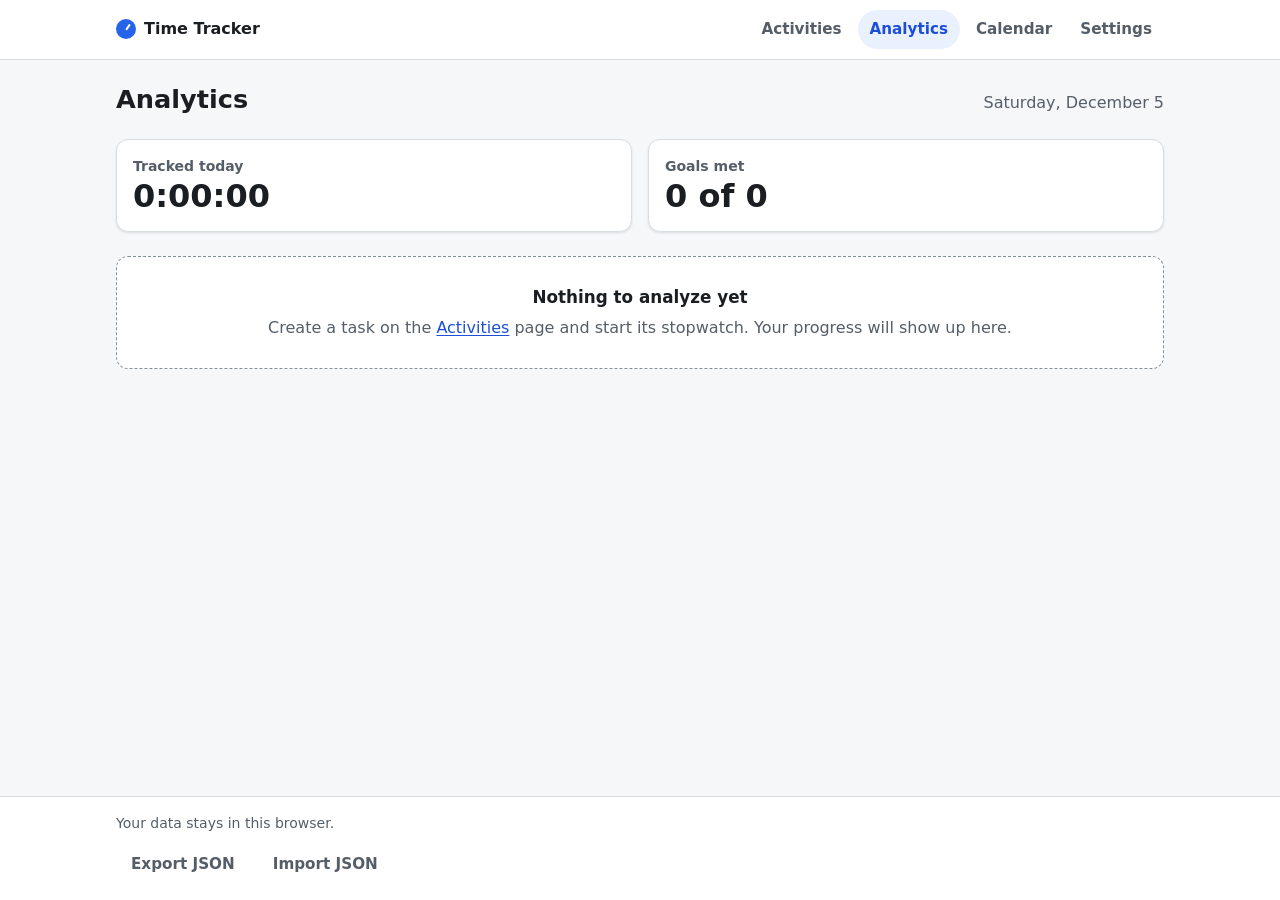
==== commit 8f749fda: "Full continuity check with html text" ====
--- a/analytics/index.html
+++ b/analytics/index.html
@@ -1,78 +1,103 @@
-<!doctype html>
+<!DOCTYPE html>
 <html lang="en">
-<head>
-  <meta charset="utf-8">
-  <meta name="viewport" content="width=device-width, initial-scale=1">
-  <title>Analytics · Time Tracker</title>
-  <meta name="description" content="Progress toward each daily goal, today and over the last 7 days.">
-  <link rel="icon" href="data:image/svg+xml,<svg xmlns='http://www.w3.org/2000/svg' viewBox='0 0 32 32'><circle cx='16' cy='17' r='13' fill='%232563eb'/><path d='M16 10v7l5 3' stroke='white' stroke-width='3' fill='none' stroke-linecap='round'/></svg>">
-  <script src="../js/theme.js"></script>
-  <link rel="stylesheet" href="../css/styles.css">
-  <script defer src="../js/time.js"></script>
-  <script defer src="../js/storage.js"></script>
-  <script defer src="../js/ui.js"></script>
-  <script defer src="../js/analytics.js"></script>
-</head>
-<body>
-  <a class="skip-link" href="#main">Skip to content</a>
+	<head>
+		<meta charset="utf-8" />
+		<meta name="viewport" content="width=device-width, initial-scale=1" />
+		<title>Analytics · Time Tracker</title>
+		<meta
+			name="description"
+			content="Progress toward each daily goal, today and over the last 7 days."
+		/>
+		<link
+			rel="icon"
+			href="data:image/svg+xml,<svg xmlns='http://www.w3.org/2000/svg' viewBox='0 0 32 32'><circle cx='16' cy='17' r='13' fill='%232563eb'/><path d='M16 10v7l5 3' stroke='white' stroke-width='3' fill='none' stroke-linecap='round'/></svg>"
+		/>
+		<script src="../js/theme.js"></script>
+		<link rel="stylesheet" href="../css/styles.css" />
+		<script defer src="../js/time.js"></script>
+		<script defer src="../js/storage.js"></script>
+		<script defer src="../js/ui.js"></script>
+		<script defer src="../js/analytics.js"></script>
+	</head>
+	<body>
+		<a class="skip-link" href="#main">Skip to content</a>
 
-  <header class="site-header">
-    <div class="header-inner">
-      <a class="brand" href="../index.html"><span class="brand-mark" aria-hidden="true"></span>Time Tracker</a>
-      <nav aria-label="Main">
-        <ul class="nav-list">
-          <li><a href="../index.html">Timers</a></li>
-          <li><a href="../analytics/index.html" aria-current="page">Analytics</a></li>
-          <li><a href="../calendar/index.html">Calendar</a></li>
-          <li><a href="../settings/index.html">Settings</a></li>
-        </ul>
-      </nav>
-    </div>
-  </header>
+		<header class="site-header">
+			<div class="header-inner">
+				<a class="brand" href="../index.html"
+					><span class="brand-mark" aria-hidden="true"></span>Time Tracker</a
+				>
+				<nav aria-label="Main">
+					<ul class="nav-list">
+						<li><a href="../index.html">Activities</a></li>
+						<li>
+							<a href="../analytics/index.html" aria-current="page"
+								>Analytics</a
+							>
+						</li>
+						<li><a href="../calendar/index.html">Calendar</a></li>
+						<li><a href="../settings/index.html">Settings</a></li>
+					</ul>
+				</nav>
+			</div>
+		</header>
 
-  <div id="storage-warning" class="banner" role="status" hidden></div>
+		<div id="storage-warning" class="banner" role="status" hidden></div>
 
-  <main id="main" class="page">
-    <div class="page-head">
-      <h1 class="page-title">Analytics</h1>
-      <p class="page-lede" id="today-label"></p>
-    </div>
+		<main id="main" class="page">
+			<div class="page-head">
+				<h1 class="page-title">Analytics</h1>
+				<p class="page-lede" id="today-label"></p>
+			</div>
 
-    <section class="stats" aria-label="Today's summary">
-      <div class="stat">
-        <p class="stat-label">Tracked today</p>
-        <p class="stat-value" id="total-today">0:00:00</p>
-      </div>
-      <div class="stat">
-        <p class="stat-label">Goals met</p>
-        <p class="stat-value" id="goals-met">0 of 0</p>
-      </div>
-    </section>
+			<section class="stats" aria-label="Today's summary">
+				<div class="stat">
+					<p class="stat-label">Tracked today</p>
+					<p class="stat-value" id="total-today">0:00:00</p>
+				</div>
+				<div class="stat">
+					<p class="stat-label">Goals met</p>
+					<p class="stat-value" id="goals-met">0 of 0</p>
+				</div>
+			</section>
 
-    <div id="empty-state" class="empty-state" hidden>
-      <p class="empty-title">Nothing to analyze yet</p>
-      <p>Create a task on the <a href="../index.html">Timers</a> page and start its stopwatch. Your progress will show up here.</p>
-    </div>
+			<div id="empty-state" class="empty-state" hidden>
+				<p class="empty-title">Nothing to analyze yet</p>
+				<p>
+					Create a task on the <a href="../index.html">Activities</a> page and
+					start its stopwatch. Your progress will show up here.
+				</p>
+			</div>
 
-    <div id="analytics-content">
-      <section aria-labelledby="today-heading">
-        <h2 id="today-heading" class="section-title">Today by task</h2>
-        <ul id="progress-list" class="progress-list"></ul>
-      </section>
+			<div id="analytics-content">
+				<section aria-labelledby="today-heading">
+					<h2 id="today-heading" class="section-title">Today by task</h2>
+					<ul id="progress-list" class="progress-list"></ul>
+				</section>
 
-      <section aria-labelledby="week-heading">
-        <h2 id="week-heading" class="section-title">Last 7 days</h2>
-        <p class="section-note" id="week-note">Percent of each day's goal reached. Days where the goal was met are marked ✓. Days a task isn't scheduled show — (or any time you tracked anyway).</p>
-        <div class="table-scroll" id="week-scroll" role="region" aria-labelledby="week-heading" tabindex="0">
-          <table class="week-table" aria-describedby="week-note">
-            <thead id="week-head"></thead>
-            <tbody id="week-body"></tbody>
-          </table>
-        </div>
-      </section>
-    </div>
-  </main>
+				<section aria-labelledby="week-heading">
+					<h2 id="week-heading" class="section-title">Last 7 days</h2>
+					<p class="section-note" id="week-note">
+						Percent of each day's goal reached. Days where the goal was met are
+						marked ✓. Days a task isn't scheduled show — (or any time you
+						tracked anyway).
+					</p>
+					<div
+						class="table-scroll"
+						id="week-scroll"
+						role="region"
+						aria-labelledby="week-heading"
+						tabindex="0"
+					>
+						<table class="week-table" aria-describedby="week-note">
+							<thead id="week-head"></thead>
+							<tbody id="week-body"></tbody>
+						</table>
+					</div>
+				</section>
+			</div>
+		</main>
 
-  <footer class="site-footer" id="site-footer"></footer>
-</body>
+		<footer class="site-footer" id="site-footer"></footer>
+	</body>
 </html>
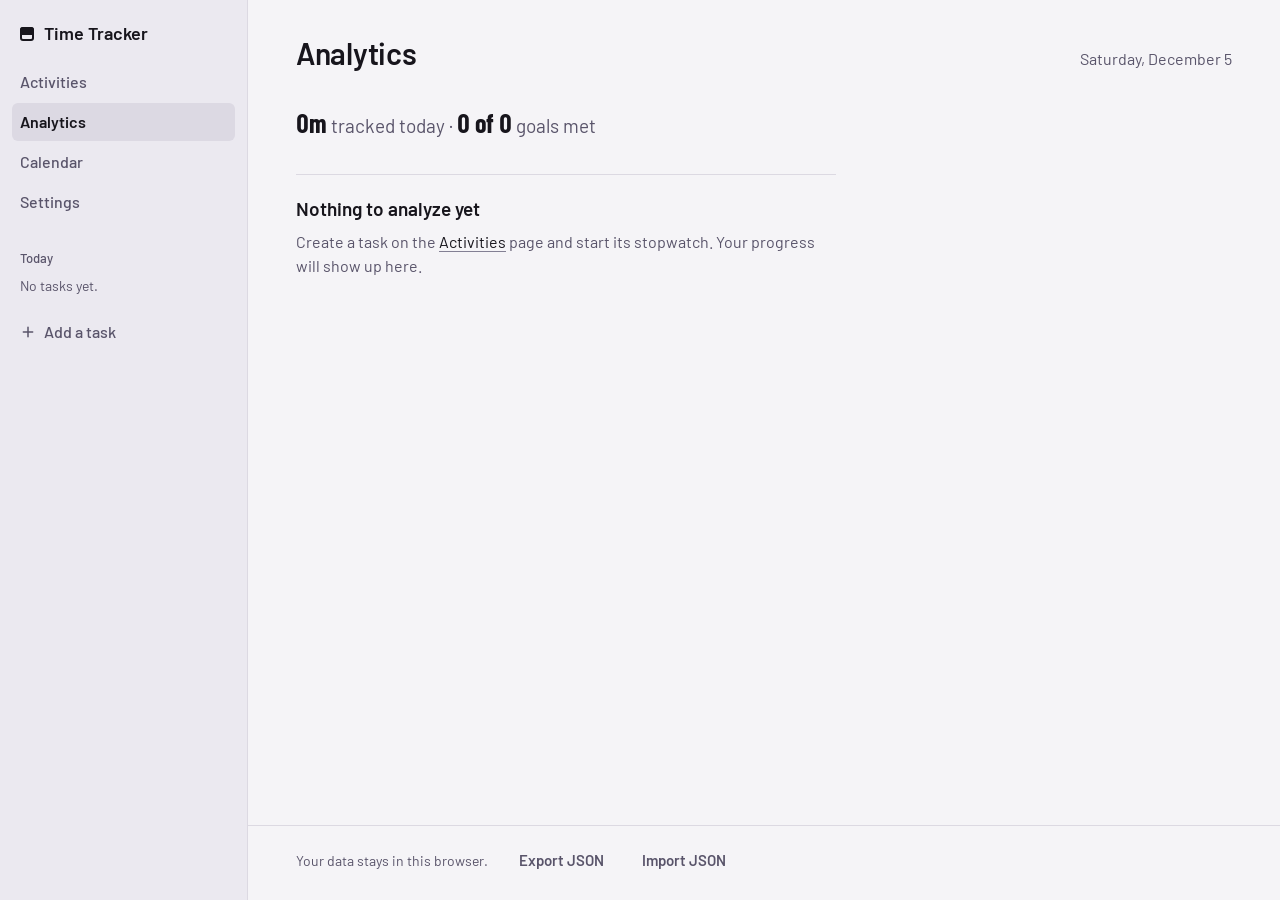
==== commit 9a19d83a: "feat: redesign the app around a color stage and a shared task rail Replace the default card-grid loo" ====
--- a/analytics/index.html
+++ b/analytics/index.html
@@ -2,102 +2,112 @@
 <html lang="en">
 	<head>
 		<meta charset="utf-8" />
-		<meta name="viewport" content="width=device-width, initial-scale=1" />
+		<meta name="viewport" content="width=device-width, initial-scale=1, viewport-fit=cover" />
 		<title>Analytics · Time Tracker</title>
 		<meta
 			name="description"
-			content="Progress toward each daily goal, today and over the last 7 days."
+			content="Progress toward each daily, weekly and monthly goal, and the last 7 days."
 		/>
 		<link
 			rel="icon"
-			href="data:image/svg+xml,<svg xmlns='http://www.w3.org/2000/svg' viewBox='0 0 32 32'><circle cx='16' cy='17' r='13' fill='%232563eb'/><path d='M16 10v7l5 3' stroke='white' stroke-width='3' fill='none' stroke-linecap='round'/></svg>"
+			href="data:image/svg+xml,<svg xmlns='http://www.w3.org/2000/svg' viewBox='0 0 32 32'><rect x='3' y='3' width='26' height='26' rx='6' fill='%2317151c'/><rect x='7' y='18' width='18' height='7' rx='2' fill='%23ffffff'/></svg>"
 		/>
 		<script src="../js/theme.js"></script>
+		<link rel="preload" href="../fonts/barlow-latin-400-normal.woff2" as="font" type="font/woff2" crossorigin />
+		<link rel="preload" href="../fonts/barlow-condensed-latin-700-normal.woff2" as="font" type="font/woff2" crossorigin />
 		<link rel="stylesheet" href="../css/styles.css" />
 		<script defer src="../js/time.js"></script>
 		<script defer src="../js/storage.js"></script>
 		<script defer src="../js/ui.js"></script>
 		<script defer src="../js/analytics.js"></script>
 	</head>
-	<body>
+	<body data-page="analytics">
 		<a class="skip-link" href="#main">Skip to content</a>
 
-		<header class="site-header">
-			<div class="header-inner">
-				<a class="brand" href="../index.html"
-					><span class="brand-mark" aria-hidden="true"></span>Time Tracker</a
-				>
-				<nav aria-label="Main">
-					<ul class="nav-list">
-						<li><a href="../index.html">Activities</a></li>
-						<li>
-							<a href="../analytics/index.html" aria-current="page"
-								>Analytics</a
-							>
-						</li>
-						<li><a href="../calendar/index.html">Calendar</a></li>
-						<li><a href="../settings/index.html">Settings</a></li>
-					</ul>
-				</nav>
-			</div>
-		</header>
-
-		<div id="storage-warning" class="banner" role="status" hidden></div>
-
-		<main id="main" class="page">
-			<div class="page-head">
-				<h1 class="page-title">Analytics</h1>
-				<p class="page-lede" id="today-label"></p>
+		<div class="shell">
+			<div class="rail">
+				<header class="rail-head">
+					<a class="brand" href="../index.html"
+						><span class="brand-mark" aria-hidden="true"></span>Time Tracker</a
+					>
+					<nav class="rail-nav" aria-label="Main">
+						<ul class="nav-list">
+							<li><a href="../index.html">Activities</a></li>
+							<li><a href="../analytics/index.html" aria-current="page">Analytics</a></li>
+							<li><a href="../calendar/index.html">Calendar</a></li>
+							<li><a href="../settings/index.html">Settings</a></li>
+						</ul>
+					</nav>
+					<div class="now-chip" id="now-chip" hidden>
+						<a class="now-chip-link" href="../index.html"
+							><span class="now-chip-name"></span><span class="now-chip-time" role="timer"></span
+						></a>
+						<button type="button" class="now-chip-pause" aria-label="Pause">
+							<svg class="icon icon-pause" viewBox="0 0 24 24" aria-hidden="true" focusable="false"><path d="M6.5 5h4v14h-4zM13.5 5h4v14h-4z" /></svg>
+						</button>
+					</div>
+				</header>
+				<!-- Filled by ui.mountRail in js/ui.js. -->
+				<aside class="rail-tasks" id="rail-tasks" aria-label="Tasks"></aside>
 			</div>
 
-			<section class="stats" aria-label="Today's summary">
-				<div class="stat">
-					<p class="stat-label">Tracked today</p>
-					<p class="stat-value" id="total-today">0:00:00</p>
-				</div>
-				<div class="stat">
-					<p class="stat-label">Goals met</p>
-					<p class="stat-value" id="goals-met">0 of 0</p>
-				</div>
-			</section>
+			<div class="main-col">
+				<div id="storage-warning" class="banner" role="status" hidden></div>
 
-			<div id="empty-state" class="empty-state" hidden>
-				<p class="empty-title">Nothing to analyze yet</p>
-				<p>
-					Create a task on the <a href="../index.html">Activities</a> page and
-					start its stopwatch. Your progress will show up here.
-				</p>
+				<main id="main" class="page">
+					<div class="page-head">
+						<h1 class="page-title">Analytics</h1>
+						<p class="page-lede" id="today-label"></p>
+					</div>
+
+					<p class="summary">
+						<strong id="total-today">0m</strong> tracked today ·
+						<strong id="goals-met">0 of 0</strong> goals met
+					</p>
+
+					<div id="empty-state" class="empty-state" hidden>
+						<p class="empty-title">Nothing to analyze yet</p>
+						<p>
+							Create a task on the <a href="../index.html">Activities</a> page and
+							start its stopwatch. Your progress will show up here.
+						</p>
+					</div>
+
+					<div id="analytics-content">
+						<section aria-labelledby="today-heading">
+							<h2 id="today-heading" class="section-title">Progress by task</h2>
+							<div class="progress-columns" aria-hidden="true">
+								<span>So far</span><span>Goal</span><span>Remaining</span>
+							</div>
+							<ul id="progress-list" class="progress-list"></ul>
+						</section>
+
+						<section aria-labelledby="week-heading">
+							<h2 id="week-heading" class="section-title">Last 7 days</h2>
+							<p class="section-note" id="week-note">
+								Percent of each day's goal reached. Days where the goal was met are
+								marked with a check. Days a task isn't scheduled show — (or any time you
+								tracked anyway). Weekly and monthly goals show the time tracked
+								each day.
+							</p>
+							<div
+								class="table-scroll"
+								id="week-scroll"
+								role="region"
+								aria-labelledby="week-heading"
+								tabindex="0"
+							>
+								<table class="week-table" aria-describedby="week-note">
+									<thead id="week-head"></thead>
+									<tbody id="week-body"></tbody>
+								</table>
+							</div>
+						</section>
+					</div>
+				</main>
 			</div>
 
-			<div id="analytics-content">
-				<section aria-labelledby="today-heading">
-					<h2 id="today-heading" class="section-title">Today by task</h2>
-					<ul id="progress-list" class="progress-list"></ul>
-				</section>
-
-				<section aria-labelledby="week-heading">
-					<h2 id="week-heading" class="section-title">Last 7 days</h2>
-					<p class="section-note" id="week-note">
-						Percent of each day's goal reached. Days where the goal was met are
-						marked ✓. Days a task isn't scheduled show — (or any time you
-						tracked anyway).
-					</p>
-					<div
-						class="table-scroll"
-						id="week-scroll"
-						role="region"
-						aria-labelledby="week-heading"
-						tabindex="0"
-					>
-						<table class="week-table" aria-describedby="week-note">
-							<thead id="week-head"></thead>
-							<tbody id="week-body"></tbody>
-						</table>
-					</div>
-				</section>
-			</div>
-		</main>
-
-		<footer class="site-footer" id="site-footer"></footer>
+			<footer class="site-footer" id="site-footer"></footer>
+		</div>
 	</body>
 </html>
--- a/css/styles.css
+++ b/css/styles.css
@@ -1,85 +1,122 @@
 /* Time Tracker: shared styles for every page. */
 
+/* Barlow and Barlow Condensed (SIL Open Font License), served from this site so no request leaves it. */
+@font-face {
+  font-family: 'Barlow';
+  font-style: normal;
+  font-weight: 400;
+  font-display: swap;
+  src: url('../fonts/barlow-latin-400-normal.woff2') format('woff2');
+}
+
+@font-face {
+  font-family: 'Barlow';
+  font-style: normal;
+  font-weight: 500;
+  font-display: swap;
+  src: url('../fonts/barlow-latin-500-normal.woff2') format('woff2');
+}
+
+@font-face {
+  font-family: 'Barlow';
+  font-style: normal;
+  font-weight: 600;
+  font-display: swap;
+  src: url('../fonts/barlow-latin-600-normal.woff2') format('woff2');
+}
+
+@font-face {
+  font-family: 'Barlow Condensed';
+  font-style: normal;
+  font-weight: 600;
+  font-display: swap;
+  src: url('../fonts/barlow-condensed-latin-600-normal.woff2') format('woff2');
+}
+
+@font-face {
+  font-family: 'Barlow Condensed';
+  font-style: normal;
+  font-weight: 700;
+  font-display: swap;
+  src: url('../fonts/barlow-condensed-latin-700-normal.woff2') format('woff2');
+}
+
 :root {
-  --radius: 12px;
-  --radius-sm: 8px;
-  --font: system-ui, -apple-system, 'Segoe UI', Roboto, 'Helvetica Neue', sans-serif;
-  --gutter: 16px;
-  --max: 1080px;
+  --radius: 6px;
+  --radius-sm: 4px;
+  --font: 'Barlow', system-ui, -apple-system, 'Segoe UI', Roboto, sans-serif;
+  --font-figures: 'Barlow Condensed', 'Barlow', system-ui, sans-serif;
+  --gutter: clamp(16px, 4vw, 48px);
+  --rail-width: 248px;
+  --tabbar-height: 60px;
+  --ease: cubic-bezier(0.22, 1, 0.36, 1);
 }
 
 /*
  * Colors. js/theme.js sets data-theme on <html> before the first paint. The
  * selectors aren't tied to :root, so any element can carry data-theme and get
  * that theme's tokens, which is how the Settings previews show both themes.
- * `*-text` tokens are for text on the page; their siblings are for fills and
- * borders, because dark mode needs light text but still-dark fills.
+ * There is no brand accent: ink is the action color, and the task colors are
+ * the only hues on the page.
  */
 :root,
 [data-theme='light'] {
   color-scheme: light;
-  --bg: #f6f7f9;
+  --bg: #f5f4f7;
+  --rail: #ebe9f0;
+  --rail-raised: #dcd9e3;
   --surface: #ffffff;
-  --surface-muted: #eef0f3;
-  --text: #1a1d21;
-  --text-muted: #555e68;
-  --placeholder: #6b7280;
-  --border: #d9dee3;
-  /* ≥ 3:1 against white, so input and button edges stay perceivable (WCAG 1.4.11). */
-  --border-strong: #858f99;
-  --grid-line: #e6e9ed;
-  --accent: #2563eb;
-  --accent-strong: #1d4ed8;
-  --accent-soft: #eaf1fe;
-  --accent-text: #1d4ed8;
-  --focus: #1d4ed8;
+  --surface-muted: #efedf3;
+  --text: #17151c;
+  --text-muted: #59546a;
+  --placeholder: #6a6578;
+  --border: #dcd9e2;
+  /* ≥ 3:1 against white and the ground, so input and button edges stay perceivable (WCAG 1.4.11). */
+  --border-strong: #838094;
+  --grid-line: #e4e1ea;
+  --ink: #17151c;
+  --on-ink: #ffffff;
+  --focus: #17151c;
   --danger: #b91c1c;
   --danger-strong: #991b1b;
   --danger-soft: #fdf1f1;
   --danger-border: #f0bcbc;
   --danger-text: #b91c1c;
   --success: #166534;
-  --success-soft: #e6f4ea;
-  --warning-bg: #fff8e6;
-  --warning-border: #e3ad3f;
+  --warning-bg: #fff6dc;
+  --warning-border: #d9a43a;
   --warning-text: #5f3f00;
-  --now: #d93025;
-  --today-bg: #f7faff;
-  --shadow: 0 1px 2px rgba(16, 24, 40, 0.05), 0 1px 3px rgba(16, 24, 40, 0.07);
-  --shadow-pop: 0 8px 24px rgba(16, 24, 40, 0.16);
+  --today-bg: #eeecf3;
+  --shadow-pop: 0 8px 24px rgba(23, 21, 28, 0.16);
 }
 
 /* Text pairs are ≥ 4.5:1 and borders ≥ 3:1, as in light. `--surface-muted` must match DARK_SURFACE_MUTED in js/storage.js. */
 [data-theme='dark'] {
   color-scheme: dark;
-  --bg: #0f1114;
-  --surface: #181b1f;
-  --surface-muted: #23272d;
-  --text: #e6e8eb;
-  --text-muted: #a0a8b1;
-  --placeholder: #8b949e;
-  --border: #2e333a;
-  --border-strong: #6b747e;
-  --grid-line: #262a30;
-  /* The accent stays dark enough for white text on buttons; links use the lighter --accent-text. */
-  --accent: #2563eb;
-  --accent-strong: #1d4ed8;
-  --accent-soft: #1b2a4a;
-  --accent-text: #8ab4f8;
-  --focus: #8ab4f8;
+  --bg: #121016;
+  --rail: #19171e;
+  --rail-raised: #2a2631;
+  --surface: #1d1a23;
+  --surface-muted: #24212b;
+  --text: #ece9f2;
+  --text-muted: #a8a2b4;
+  --placeholder: #938d9f;
+  --border: #2d2934;
+  --border-strong: #757083;
+  --grid-line: #26232c;
+  --ink: #ece9f2;
+  --on-ink: #17151c;
+  --focus: #ece9f2;
   --danger: #dc2626;
   --danger-strong: #b91c1c;
   --danger-soft: #2c1517;
   --danger-border: #6b2a2a;
   --danger-text: #f28b82;
   --success: #6fcf8f;
-  --success-soft: #12291b;
   --warning-bg: #2b2208;
   --warning-border: #8a6512;
   --warning-text: #f5d58a;
-  --now: #ff6b5e;
-  --today-bg: #16202e;
-  --shadow: 0 1px 2px rgba(0, 0, 0, 0.4), 0 1px 3px rgba(0, 0, 0, 0.5);
+  --today-bg: #1a1820;
   --shadow-pop: 0 8px 24px rgba(0, 0, 0, 0.55);
 }
 
@@ -98,13 +135,12 @@
 
 html {
   -webkit-text-size-adjust: 100%;
+  scrollbar-color: var(--border-strong) transparent;
+  caret-color: var(--ink);
 }
 
 body {
   margin: 0;
-  min-height: 100vh;
-  display: flex;
-  flex-direction: column;
   font-family: var(--font);
   font-size: 16px;
   line-height: 1.5;
@@ -112,10 +148,6 @@
   background: var(--bg);
 }
 
-main {
-  flex: 1;
-}
-
 h1,
 h2,
 h3,
@@ -124,14 +156,24 @@
 }
 
 a {
-  color: var(--accent-text);
-  text-underline-offset: 2px;
+  color: var(--text);
+  text-decoration-color: var(--border-strong);
+  text-underline-offset: 3px;
+}
+
+a:hover {
+  text-decoration-color: currentColor;
 }
 
 button,
 input {
   font: inherit;
   color: inherit;
+}
+
+::selection {
+  background: var(--ink);
+  color: var(--on-ink);
 }
 
 :focus-visible {
@@ -158,68 +200,89 @@
   left: 8px;
   z-index: 100;
   padding: 8px 12px;
-  border-radius: var(--radius-sm);
-  background: var(--surface);
-  color: var(--accent-text);
-  font-weight: 600;
-  box-shadow: var(--shadow);
+  border-radius: var(--radius);
+  background: var(--ink);
+  color: var(--on-ink);
+  font-weight: 600;
 }
 
 .skip-link:focus {
   top: 8px;
 }
 
-/* ---- Header, banner, footer -------------------------------------------- */
-
-.site-header {
-  background: var(--surface);
-  border-bottom: 1px solid var(--border);
-}
-
-.header-inner {
-  display: flex;
-  flex-wrap: wrap;
-  align-items: center;
-  justify-content: space-between;
-  gap: 8px 16px;
-  max-width: var(--max);
-  margin: 0 auto;
-  padding: 10px var(--gutter);
+.icon {
+  flex: none;
+  width: 1em;
+  height: 1em;
+  fill: currentColor;
+}
+
+/* Line icons; play and pause are solid shapes. */
+.icon-plus,
+.icon-check,
+.icon-chevron-left,
+.icon-chevron-right {
+  fill: none;
+  stroke: currentColor;
+  stroke-width: 2.25;
+  stroke-linecap: round;
+  stroke-linejoin: round;
+}
+
+/* ---- Shell: rail + content ----------------------------------------------- */
+
+.shell {
+  display: grid;
+  grid-template-columns: var(--rail-width) minmax(0, 1fr);
+  grid-template-rows: 1fr auto;
+  min-height: 100vh;
+}
+
+.rail {
+  position: sticky;
+  top: 0;
+  grid-row: 1 / -1;
+  display: flex;
+  flex-direction: column;
+  height: 100vh;
+  overflow-y: auto;
+  overscroll-behavior: contain;
+  padding: 0 12px;
+  border-right: 1px solid var(--border);
+  background: var(--rail);
+}
+
+.rail-head {
+  display: flex;
+  flex-direction: column;
+  gap: 16px;
+  padding: 20px 0 4px;
 }
 
 .brand {
   display: inline-flex;
   align-items: center;
-  gap: 8px;
+  gap: 10px;
+  padding: 0 8px;
   color: var(--text);
-  font-weight: 700;
+  font-size: 1.125rem;
+  font-weight: 600;
   text-decoration: none;
 }
 
+/* A small stage: an ink square with the rail showing through its lower half. */
 .brand-mark {
-  position: relative;
-  width: 20px;
-  height: 20px;
-  border-radius: 50%;
-  background: var(--accent);
-}
-
-.brand-mark::after {
-  content: '';
-  position: absolute;
-  top: 4px;
-  left: 9px;
-  width: 2px;
-  height: 7px;
-  border-radius: 1px;
-  background: #fff;
-  transform-origin: bottom center;
-  transform: rotate(35deg);
+  width: 14px;
+  height: 14px;
+  border-radius: 3px;
+  background: linear-gradient(var(--ink) 55%, transparent 55%);
+  box-shadow: inset 0 0 0 2px var(--ink);
 }
 
 .nav-list {
   display: flex;
-  gap: 4px;
+  flex-direction: column;
+  gap: 2px;
   margin: 0;
   padding: 0;
   list-style: none;
@@ -227,70 +290,248 @@
 
 .nav-list a {
   display: block;
-  padding: 8px 12px;
-  border-radius: 999px;
-  color: var(--text-muted);
-  font-size: 0.95rem;
-  font-weight: 600;
+  padding: 7px 8px;
+  border-radius: var(--radius);
+  color: var(--text-muted);
+  font-weight: 500;
   text-decoration: none;
 }
 
 .nav-list a:hover {
-  background: var(--surface-muted);
+  background: var(--rail-raised);
   color: var(--text);
 }
 
 .nav-list a[aria-current='page'] {
-  background: var(--accent-soft);
-  color: var(--accent-text);
+  background: var(--rail-raised);
+  color: var(--text);
+  font-weight: 600;
+}
+
+.main-col {
+  display: flex;
+  flex-direction: column;
+  min-width: 0;
+}
+
+.site-footer {
+  grid-column: 2;
+  display: flex;
+  flex-wrap: wrap;
+  align-items: center;
+  gap: 8px 16px;
+  padding: 14px var(--gutter) 20px;
+  border-top: 1px solid var(--border);
+}
+
+.site-footer > .inline-confirm,
+.site-footer > .data-status {
+  flex-basis: 100%;
+}
+
+.footer-note,
+.data-status {
+  color: var(--text-muted);
+  font-size: 0.875rem;
+}
+
+.data-status:empty {
+  display: none;
 }
 
 .banner {
-  width: calc(100% - 2 * var(--gutter));
-  max-width: calc(var(--max) - 2 * var(--gutter));
-  margin: 12px auto 0;
+  margin: 16px var(--gutter) 0;
   padding: 10px 14px;
   border: 1px solid var(--warning-border);
-  border-radius: var(--radius-sm);
+  border-radius: var(--radius);
   background: var(--warning-bg);
   color: var(--warning-text);
-  font-size: 0.925rem;
-}
-
-.site-footer {
-  display: flex;
-  flex-direction: column;
-  align-items: flex-start;
-  gap: 10px;
-  padding: 16px max(var(--gutter), calc((100% - var(--max)) / 2 + var(--gutter)));
-  border-top: 1px solid var(--border);
-  background: var(--surface);
-}
-
-.footer-note,
-.data-status {
+  font-size: 0.9375rem;
+}
+
+/* ---- Rail task list ------------------------------------------------------ */
+
+.rail-tasks {
+  flex: 1;
+  padding: 8px 0 24px;
+}
+
+.rail-group-title {
+  padding: 16px 8px 6px;
+  color: var(--text-muted);
+  font-size: 0.8125rem;
+  font-weight: 500;
+}
+
+.rail-note {
+  padding: 0 8px 6px;
   color: var(--text-muted);
   font-size: 0.875rem;
 }
 
-.data-status:empty {
+.rail-list {
+  display: flex;
+  flex-direction: column;
+  gap: 2px;
+  margin: 0;
+  padding: 0;
+  list-style: none;
+}
+
+.rail-task {
+  display: flex;
+  align-items: center;
+  gap: 2px;
+  border-radius: var(--radius);
+  transition: background-color 250ms var(--ease), color 250ms var(--ease);
+}
+
+.rail-task-link {
+  display: flex;
+  flex: 1;
+  align-items: center;
+  gap: 8px;
+  min-width: 0;
+  min-height: 36px;
+  padding: 6px 8px;
+  border-radius: var(--radius);
+  color: inherit;
+  text-decoration: none;
+}
+
+.rail-task-link:hover,
+.rail-play:hover,
+.rail-add:hover {
+  background: var(--rail-raised);
+}
+
+.rail-task.is-selected:not(.is-running) {
+  background: var(--rail-raised);
+  font-weight: 600;
+}
+
+.rail-task.is-off:not(.is-running) .rail-task-link {
+  color: var(--text-muted);
+}
+
+.task-square {
+  flex: none;
+  width: 10px;
+  height: 10px;
+  border-radius: 2px;
+  background: var(--task-color);
+  box-shadow: inset 0 0 0 1px var(--task-edge);
+}
+
+/* Long names wrap rather than truncate, so a name is never cut short. */
+.rail-task-name {
+  flex: 1;
+  min-width: 0;
+  line-height: 1.25;
+  overflow-wrap: anywhere;
+}
+
+.rail-task-time {
+  display: inline-flex;
+  align-items: center;
+  gap: 4px;
+  color: var(--text-muted);
+  font-family: var(--font-figures);
+  font-size: 1rem;
+  font-weight: 600;
+  font-variant-numeric: tabular-nums;
+  white-space: nowrap;
+}
+
+.rail-task-period {
+  font-family: var(--font);
+  font-size: 0.75rem;
+  font-weight: 500;
+}
+
+.rail-task-met {
+  display: inline-flex;
+  font-size: 0.875rem;
+}
+
+.rail-play {
+  display: grid;
+  flex: none;
+  place-items: center;
+  width: 36px;
+  height: 36px;
+  padding: 0;
+  border: 0;
+  border-radius: var(--radius);
+  background: transparent;
+  color: var(--text-muted);
+  font-size: 0.875rem;
+  cursor: pointer;
+}
+
+.rail-play:hover {
+  color: var(--text);
+}
+
+/* The running task wears its color in the rail on every page. */
+.rail-task.is-running {
+  background: var(--task-color);
+  box-shadow: inset 0 0 0 1px var(--task-edge);
+  color: var(--task-ink);
+}
+
+.rail-task.is-running .task-square {
+  background: var(--task-ink);
+  box-shadow: none;
+}
+
+.rail-task.is-running .rail-task-time,
+.rail-task.is-running .rail-play {
+  color: inherit;
+}
+
+.rail-task.is-running .rail-task-link:hover,
+.rail-task.is-running .rail-play:hover {
+  background: color-mix(in srgb, var(--task-ink) 16%, transparent);
+}
+
+.rail-add {
+  display: flex;
+  align-items: center;
+  gap: 8px;
+  min-height: 36px;
+  margin-top: 12px;
+  padding: 6px 8px;
+  border-radius: var(--radius);
+  color: var(--text-muted);
+  font-weight: 500;
+  text-decoration: none;
+}
+
+.rail-add[aria-current='true'] {
+  background: var(--rail-raised);
+  color: var(--text);
+}
+
+/* Only shown on phones, where the rail's task list is out of view on most pages. */
+.now-chip {
   display: none;
 }
 
-/* ---- Layout -------------------------------------------------------------- */
+/* ---- Pages --------------------------------------------------------------- */
 
 .page {
   display: flex;
-  flex-direction: column;
-  gap: 24px;
+  flex: 1;
+  flex-direction: column;
+  gap: 32px;
   width: 100%;
-  max-width: var(--max);
-  margin: 0 auto;
-  padding: 24px var(--gutter) 40px;
+  max-width: 1080px;
+  padding: 36px var(--gutter) 48px;
 }
 
 .page-wide {
-  max-width: 1280px;
+  max-width: none;
 }
 
 .page-head {
@@ -302,8 +543,10 @@
 }
 
 .page-title {
-  font-size: 1.6rem;
-  line-height: 1.2;
+  font-size: 1.875rem;
+  font-weight: 600;
+  line-height: 1.15;
+  letter-spacing: -0.01em;
 }
 
 .page-lede {
@@ -312,40 +555,37 @@
 
 .section-title {
   margin-bottom: 12px;
-  font-size: 1.05rem;
+  font-size: 1.1875rem;
+  font-weight: 600;
 }
 
 .section-note {
-  margin: -4px 0 12px;
-  color: var(--text-muted);
-  font-size: 0.925rem;
-}
-
+  max-width: 68ch;
+  margin: -6px 0 14px;
+  color: var(--text-muted);
+  font-size: 0.9375rem;
+}
+
+/* Sections are divided by a rule, not boxed. */
 .panel {
-  padding: 16px;
-  border: 1px solid var(--border);
-  border-radius: var(--radius);
-  background: var(--surface);
-  box-shadow: var(--shadow);
+  padding-top: 20px;
+  border-top: 1px solid var(--border);
 }
 
 .empty-state {
   display: flex;
   flex-direction: column;
-  align-items: center;
   gap: 6px;
-  padding: 28px 20px;
-  border: 1px dashed var(--border-strong);
-  border-radius: var(--radius);
-  background: var(--surface);
-  color: var(--text-muted);
-  text-align: center;
+  max-width: 60ch;
+  padding: 20px 0;
+  border-top: 1px solid var(--border);
+  color: var(--text-muted);
 }
 
 .empty-title {
   color: var(--text);
-  font-size: 1.05rem;
-  font-weight: 700;
+  font-size: 1.1875rem;
+  font-weight: 600;
 }
 
 /* ---- Buttons ------------------------------------------------------------- */
@@ -354,17 +594,18 @@
   display: inline-flex;
   align-items: center;
   justify-content: center;
-  gap: 6px;
+  gap: 8px;
   min-height: 40px;
   padding: 8px 14px;
   border: 1px solid var(--border-strong);
-  border-radius: var(--radius-sm);
-  background: var(--surface);
+  border-radius: var(--radius);
+  background: transparent;
   color: var(--text);
-  font-size: 0.95rem;
+  font-size: 0.9375rem;
   font-weight: 600;
   line-height: 1.2;
   cursor: pointer;
+  transition: background-color 150ms var(--ease), color 150ms var(--ease);
 }
 
 .btn:hover {
@@ -372,14 +613,13 @@
 }
 
 .btn-primary {
-  border-color: var(--accent);
-  background: var(--accent);
-  color: #fff;
+  border-color: var(--ink);
+  background: var(--ink);
+  color: var(--on-ink);
 }
 
 .btn-primary:hover {
-  border-color: var(--accent-strong);
-  background: var(--accent-strong);
+  background: color-mix(in srgb, var(--ink) 86%, var(--bg));
 }
 
 .btn-quiet {
@@ -409,30 +649,6 @@
   background: var(--danger-strong);
 }
 
-/* Filled with the task color when idle; outlined while running, so the two states differ in more than the label. */
-.btn-toggle {
-  min-width: 100px;
-  border: 2px solid var(--task-edge);
-  background: var(--task-color);
-  color: var(--task-ink);
-}
-
-.btn-toggle:hover {
-  background: var(--task-color);
-  filter: brightness(0.9);
-}
-
-.btn-toggle.is-running,
-.btn-toggle.is-running:hover {
-  background: var(--surface);
-  color: var(--task-edge);
-  filter: none;
-}
-
-.btn-toggle.is-running:hover {
-  background: var(--surface-muted);
-}
-
 .btn-icon {
   width: 40px;
   padding: 0;
@@ -441,7 +657,7 @@
 .btn-small {
   min-height: 32px;
   padding: 4px 10px;
-  font-size: 0.85rem;
+  font-size: 0.875rem;
 }
 
 .btn-row {
@@ -455,8 +671,8 @@
 
 .form-grid {
   display: grid;
-  grid-template-columns: 1fr;
-  gap: 14px;
+  grid-template-columns: minmax(0, 1fr);
+  gap: 22px;
 }
 
 .field {
@@ -472,12 +688,12 @@
 .field label,
 .field legend {
   padding: 0;
-  font-size: 0.9rem;
+  font-size: 0.9375rem;
   font-weight: 600;
 }
 
 .field legend {
-  margin-bottom: 6px;
+  margin-bottom: 8px;
 }
 
 .field input[type='text'],
@@ -486,8 +702,13 @@
   min-height: 42px;
   padding: 8px 12px;
   border: 1px solid var(--border-strong);
-  border-radius: var(--radius-sm);
+  border-radius: var(--radius);
   background: var(--surface);
+  font-variant-numeric: tabular-nums;
+}
+
+.field input[type='text'] {
+  max-width: 32rem;
 }
 
 .field input::placeholder {
@@ -501,30 +722,11 @@
 
 .field-error {
   color: var(--danger-text);
-  font-size: 0.85rem;
+  font-size: 0.875rem;
 }
 
 .field-error:empty {
   display: none;
-}
-
-.field-submit .btn {
-  width: 100%;
-}
-
-@media (min-width: 640px) {
-  .form-grid {
-    grid-template-columns: minmax(0, 1fr) 12rem;
-  }
-
-  .field-name,
-  .field-schedule {
-    grid-column: 1 / -1;
-  }
-
-  .field-submit {
-    align-self: end;
-  }
 }
 
 /* ---- Schedule editor ----------------------------------------------------- */
@@ -536,7 +738,7 @@
   gap: 8px 12px;
 }
 
-/* Chips shrink to fit a narrow card, but never grow into wide pills on a wide form. */
+/* Chips shrink to fit a narrow column, but never grow into wide bars on a wide form. */
 .day-picker {
   display: flex;
   flex: 1 1 18rem;
@@ -567,14 +769,14 @@
   display: grid;
   flex: 1;
   place-items: center;
-  min-height: 36px;
+  min-height: 38px;
   padding: 0 2px;
   overflow: hidden;
   border: 1px solid var(--border-strong);
-  border-radius: var(--radius-sm);
+  border-radius: var(--radius);
   background: var(--surface);
   color: var(--text-muted);
-  font-size: 0.8rem;
+  font-size: 0.875rem;
   font-weight: 600;
   white-space: nowrap;
 }
@@ -584,9 +786,9 @@
 }
 
 .day-chip input:checked + .day-chip-text {
-  border-color: var(--accent);
-  background: var(--accent);
-  color: #fff;
+  border-color: var(--ink);
+  background: var(--ink);
+  color: var(--on-ink);
 }
 
 .day-chip input:focus-visible + .day-chip-text {
@@ -594,9 +796,53 @@
   outline-offset: 2px;
 }
 
-/* A few digits of minutes don't need the full width of the add form. */
-.field-schedule > .field input[type='number'] {
+/* "Goal per" Day / Week / Month: the same chips as the day picker, used as radios. */
+.period-row {
+  display: flex;
+  flex-direction: column;
+  gap: 6px;
+  margin-bottom: 10px;
+}
+
+.period-label {
+  color: var(--text-muted);
+  font-size: 0.875rem;
+}
+
+.period-picker {
+  display: flex;
+  gap: 4px;
+  max-width: 16rem;
+}
+
+/* Keeps the fieldset's spacing for the day controls now that they're grouped. */
+.day-block {
+  display: flex;
+  flex-direction: column;
+  gap: 10px;
+}
+
+/* A few digits of minutes don't need the full width of the form. */
+.field-schedule .field input[type='number'] {
   max-width: 12rem;
+}
+
+.duration-inputs {
+  display: flex;
+  flex-wrap: wrap;
+  gap: 8px 12px;
+}
+
+.duration-part {
+  display: flex;
+  flex-direction: column;
+  gap: 4px;
+  width: 7rem;
+}
+
+.field .duration-part label {
+  color: var(--text-muted);
+  font-size: 0.875rem;
 }
 
 .field .check-row {
@@ -604,6 +850,7 @@
   align-items: center;
   gap: 8px;
   width: fit-content;
+  font-weight: 500;
   cursor: pointer;
 }
 
@@ -611,7 +858,7 @@
   width: 18px;
   height: 18px;
   margin: 0;
-  accent-color: var(--accent);
+  accent-color: var(--ink);
 }
 
 .custom-goals {
@@ -636,7 +883,7 @@
 
 .field .day-goal label {
   color: var(--text-muted);
-  font-size: 0.8rem;
+  font-size: 0.875rem;
 }
 
 .field .day-goal input[type='number'] {
@@ -669,22 +916,23 @@
 .swatch-chip {
   display: grid;
   place-items: center;
-  width: 32px;
-  height: 32px;
-  border-radius: 50%;
+  width: 34px;
+  height: 34px;
+  border-radius: var(--radius);
   background: var(--task-color);
   box-shadow: inset 0 0 0 1px var(--task-edge);
 }
 
 .swatch input:checked + .swatch-chip {
-  box-shadow: inset 0 0 0 1px var(--task-edge), 0 0 0 2px var(--surface), 0 0 0 4px var(--task-edge);
+  box-shadow: inset 0 0 0 1px var(--task-edge), 0 0 0 2px var(--bg), 0 0 0 4px var(--ink);
 }
 
 .swatch input:checked + .swatch-chip::after {
-  content: '✓';
-  color: var(--task-ink);
-  font-size: 0.95rem;
-  font-weight: 700;
+  content: '';
+  width: 10px;
+  height: 10px;
+  border-radius: 2px;
+  background: var(--task-ink);
 }
 
 .swatch input:focus-visible + .swatch-chip {
@@ -696,14 +944,16 @@
   display: flex;
   flex-direction: column;
   gap: 10px;
-  padding: 12px;
+  max-width: 34rem;
+  padding: 14px;
   border: 1px solid var(--danger-border);
-  border-radius: var(--radius-sm);
+  border-radius: var(--radius);
   background: var(--danger-soft);
+  color: var(--text);
 }
 
 .confirm-text {
-  font-size: 0.925rem;
+  font-size: 0.9375rem;
 }
 
 /* ---- Shared data bits ---------------------------------------------------- */
@@ -711,9 +961,9 @@
 .dot {
   display: inline-block;
   flex: none;
-  width: 12px;
-  height: 12px;
-  border-radius: 50%;
+  width: 10px;
+  height: 10px;
+  border-radius: 2px;
   background: var(--task-color);
   box-shadow: inset 0 0 0 1px var(--task-edge, transparent);
 }
@@ -721,237 +971,402 @@
 .task-name {
   flex: 1;
   min-width: 0;
-  font-size: 1.05rem;
-  font-weight: 650;
+  font-size: 1.0625rem;
+  font-weight: 600;
   overflow-wrap: anywhere;
 }
 
+.task-schedule {
+  color: var(--text-muted);
+  font-size: 0.875rem;
+}
+
+/* The goal track: ten segments, cut by ticks in the color of whatever the track sits on. */
 .progress {
+  position: relative;
   height: 8px;
   overflow: hidden;
-  border-radius: 999px;
-  background: var(--surface-muted);
+  border-radius: 2px;
+  background: var(--track-color, var(--surface-muted));
 }
 
 .progress-fill {
   width: 0;
   height: 100%;
-  border-radius: inherit;
-  background: var(--task-color, var(--accent));
+  background: var(--task-color, var(--ink));
   box-shadow: inset 0 0 0 1px var(--task-edge, transparent);
-  transition: width 0.3s ease;
-}
-
-/* ---- Timers page --------------------------------------------------------- */
-
-.task-grid {
+  transition: width 0.3s var(--ease);
+}
+
+.progress-ticks {
+  position: absolute;
+  inset: 0;
+  display: flex;
+  justify-content: space-evenly;
+  pointer-events: none;
+}
+
+.progress-ticks i {
+  width: 2px;
+  background: var(--tick-color, var(--bg));
+}
+
+/* ---- Activities: the stage ----------------------------------------------- */
+
+/*
+ * The whole content column is the stage. Idle, it's the page's own ground.
+ * While a timer runs it floods with that task's color, and its text and
+ * controls switch to the task's ink.
+ */
+.stage {
+  --stage-pad-top: 28px;
+  --stage-bg: var(--bg);
+  --stage-text: var(--text);
+  --stage-muted: var(--text-muted);
+  --track-color: var(--rail-raised);
+  --tick-color: var(--stage-bg);
+  display: flex;
+  flex: 1;
+  flex-direction: column;
+  min-height: 100vh;
+  padding: var(--stage-pad-top) var(--gutter) 48px;
+  background: var(--stage-bg);
+  color: var(--stage-text);
+  transition: background-color 250ms var(--ease), color 250ms var(--ease);
+}
+
+/* The palette is chosen so the task's ink only just reaches 4.5:1 on it, so secondary text stays full ink and steps down by size instead. */
+.stage.is-running {
+  --stage-bg: var(--task-color);
+  --stage-text: var(--task-ink);
+  --stage-muted: var(--task-ink);
+  --track-color: color-mix(in srgb, var(--task-ink) 30%, var(--task-color));
+  --focus: var(--task-ink);
+  box-shadow: inset 0 0 0 1px var(--task-edge);
+}
+
+.stage-view,
+.stage-add {
+  display: flex;
+  flex-direction: column;
+  width: 100%;
+}
+
+.stage-add,
+.stage-edit,
+#stage-display > :not(.stage-meta) {
+  max-width: 980px;
+}
+
+/* The status line stays at the top; the task itself sits in the middle of the stage's height. */
+.stage-view {
+  flex: 1;
+}
+
+#stage-display {
+  display: flex;
+  flex: 1;
+  flex-direction: column;
+}
+
+#stage-display > .stage-head {
+  margin-top: auto;
+  padding-top: 32px;
+}
+
+#stage-display > .stage-actions {
+  margin-bottom: auto;
+  padding-bottom: 8vh;
+}
+
+/* Spans the stage edge to edge, so it can become a band (below). */
+.stage-meta {
+  display: flex;
+  flex-wrap: wrap;
+  justify-content: space-between;
+  gap: 4px 16px;
+  margin: calc(-1 * var(--stage-pad-top)) calc(-1 * var(--gutter)) 0;
+  padding: 12px var(--gutter);
+  color: var(--stage-muted);
+  font-size: 0.9375rem;
+  font-weight: 500;
+  transition: background-color 250ms var(--ease), color 250ms var(--ease);
+}
+
+/*
+ * White on the light ground, or Charcoal on the dark one, barely changes the
+ * stage when it floods, so while those run the status line becomes an ink
+ * band: a running mark that doesn't depend on hue. js/activities.js sets
+ * is-near-light / is-near-dark from the task color's contrast with each ground.
+ */
+[data-theme='light'] .stage.is-running.is-near-light .stage-meta,
+[data-theme='dark'] .stage.is-running.is-near-dark .stage-meta {
+  background: var(--task-ink);
+  color: var(--task-color);
+  font-weight: 600;
+}
+
+.stage-head {
+  display: flex;
+  align-items: center;
+  gap: 12px;
+}
+
+.stage-head .task-square {
+  width: 14px;
+  height: 14px;
+  border-radius: 3px;
+}
+
+.stage.is-running .stage-head .task-square {
+  display: none;
+}
+
+.stage-name {
+  min-width: 0;
+  font-size: 2.25rem;
+  font-weight: 600;
+  line-height: 1.1;
+  letter-spacing: -0.01em;
+  overflow-wrap: anywhere;
+}
+
+.stage-schedule {
+  margin-top: 6px;
+  color: var(--stage-muted);
+  font-size: 1.0625rem;
+}
+
+.stage-time {
+  margin: 20px 0 18px -0.04em;
+  font-family: var(--font-figures);
+  font-size: 9rem;
+  font-weight: 700;
+  font-variant-numeric: tabular-nums;
+  line-height: 0.86;
+  letter-spacing: -0.01em;
+}
+
+.stage .progress {
+  height: 14px;
+}
+
+.stage.is-running .progress-fill {
+  background: var(--task-ink);
+  box-shadow: none;
+}
+
+.stage-goal {
+  display: flex;
+  flex-wrap: wrap;
+  justify-content: space-between;
+  gap: 4px 16px;
+  margin-top: 10px;
+  font-size: 1.0625rem;
+}
+
+.stage-goal-text {
+  color: var(--stage-muted);
+}
+
+.stage-remaining {
+  display: inline-flex;
+  align-items: center;
+  gap: 6px;
+  font-weight: 600;
+}
+
+.stage-last {
+  margin-top: 6px;
+  color: var(--stage-muted);
+  font-size: 0.9375rem;
+}
+
+.stage-actions {
+  display: flex;
+  flex-wrap: wrap;
+  align-items: center;
+  gap: 8px;
+  margin-top: 36px;
+}
+
+.stage-actions .inline-confirm {
+  flex-basis: 100%;
+}
+
+/* The one big control: filled with the task color while idle, inverted to ink while running. */
+.btn-stage {
+  min-width: 10rem;
+  min-height: 56px;
+  padding: 0 28px;
+  border: 0;
+  background: var(--task-color);
+  box-shadow: inset 0 0 0 1px var(--task-edge);
+  color: var(--task-ink);
+  font-size: 1.125rem;
+}
+
+.btn-stage:hover {
+  background: color-mix(in srgb, var(--task-color) 86%, var(--text));
+}
+
+.stage.is-running .btn-stage {
+  background: var(--task-ink);
+  box-shadow: none;
+  color: var(--task-color);
+}
+
+.stage.is-running .btn-stage:hover {
+  background: color-mix(in srgb, var(--task-ink) 88%, var(--task-color));
+}
+
+.stage .btn-quiet {
+  color: var(--stage-muted);
+}
+
+.stage .btn-quiet:hover {
+  background: color-mix(in srgb, var(--stage-text) 10%, transparent);
+  color: var(--stage-text);
+}
+
+.stage .btn-quiet-danger:hover {
+  background: var(--danger-soft);
+  color: var(--danger-text);
+}
+
+/* Add and edit forms sit on the idle stage, never on a flooded one. */
+.stage-form-head {
+  display: flex;
+  flex-direction: column;
+  gap: 8px;
+  margin: clamp(12px, 4vh, 40px) 0 28px;
+}
+
+.stage-form-title {
+  font-size: 2.25rem;
+  font-weight: 600;
+  line-height: 1.1;
+  letter-spacing: -0.01em;
+}
+
+.stage-form-intro {
+  max-width: 56ch;
+  color: var(--text-muted);
+  font-size: 1.0625rem;
+}
+
+.stage-edit {
+  margin-top: 28px;
+}
+
+/* ---- Analytics page ------------------------------------------------------ */
+
+.summary {
+  color: var(--text-muted);
+  font-size: 1.1875rem;
+}
+
+.summary strong {
+  color: var(--text);
+  font-family: var(--font-figures);
+  font-size: 1.625rem;
+  font-weight: 700;
+  font-variant-numeric: tabular-nums;
+}
+
+#analytics-content {
+  display: flex;
+  flex-direction: column;
+  gap: 40px;
+}
+
+/* One header row for the metrics on wide screens; each row keeps its own labels for screen readers and for phones. */
+.progress-columns {
   display: grid;
-  grid-template-columns: repeat(auto-fill, minmax(min(100%, 280px), 1fr));
-  gap: 16px;
+  grid-template-columns: repeat(3, 6rem);
+  justify-content: end;
+  gap: 12px;
+  padding-bottom: 6px;
+  color: var(--text-muted);
+  font-size: 0.8125rem;
+}
+
+.progress-list {
   margin: 0;
   padding: 0;
+  border-top: 1px solid var(--border);
   list-style: none;
 }
 
-.task-card {
-  display: flex;
-  flex-direction: column;
-  gap: 14px;
-  padding: 16px;
-  border: 1px solid var(--border);
-  border-top: 4px solid var(--task-edge);
-  border-radius: var(--radius);
-  background: var(--surface);
-  box-shadow: var(--shadow);
-}
-
-.task-card.is-running {
-  box-shadow: 0 0 0 2px var(--task-edge), var(--shadow);
-}
-
-.card-view {
-  display: flex;
-  flex-direction: column;
-  gap: 8px;
-}
-
-.task-head {
-  display: flex;
+.progress-item {
+  display: grid;
+  grid-template-areas:
+    'head bar metrics'
+    'sched bar metrics';
+  grid-template-columns: minmax(0, 15rem) minmax(8rem, 1fr) auto;
   align-items: center;
-  gap: 8px;
+  gap: 2px 28px;
+  padding: 14px 0;
+  border-bottom: 1px solid var(--grid-line);
+}
+
+.progress-item-head {
+  display: flex;
+  grid-area: head;
+  align-items: center;
+  gap: 10px;
   min-width: 0;
 }
 
-.badge {
-  display: inline-flex;
-  flex: none;
-  align-items: center;
-  gap: 6px;
-  padding: 2px 8px;
-  border: 1px solid currentColor;
-  border-radius: 999px;
-  color: var(--task-edge);
-  font-size: 0.75rem;
-  font-weight: 700;
-  letter-spacing: 0.04em;
-  text-transform: uppercase;
-}
-
-.badge::before {
-  content: '';
-  width: 6px;
-  height: 6px;
-  border-radius: 50%;
-  background: currentColor;
-  animation: pulse 1.6s ease-in-out infinite;
-}
-
-.time-label {
-  margin-top: 4px;
-  color: var(--text-muted);
-  font-size: 0.75rem;
-  font-weight: 600;
-  letter-spacing: 0.05em;
-  text-transform: uppercase;
-}
-
-/* Tabular digits stop the ticking clock from shifting width every second. */
-.task-time {
-  font-size: 2.25rem;
-  font-weight: 650;
+.progress-item .task-schedule {
+  grid-area: sched;
+  padding-left: 20px;
+}
+
+.progress-item .progress {
+  --track-color: var(--rail-raised);
+  grid-area: bar;
+}
+
+.percent {
+  font-family: var(--font-figures);
+  font-size: 1.125rem;
+  font-weight: 600;
   font-variant-numeric: tabular-nums;
-  line-height: 1.1;
-  letter-spacing: -0.01em;
-}
-
-.goal-row {
-  display: flex;
-  flex-wrap: wrap;
-  justify-content: space-between;
-  gap: 4px 8px;
-  font-size: 0.925rem;
-}
-
-.task-goal {
-  color: var(--text-muted);
-}
-
-.task-remaining {
-  font-weight: 600;
-}
-
-.task-card.is-met .task-remaining {
+}
+
+.progress-item.is-met .percent {
   color: var(--success);
 }
 
-.card-edit {
-  display: flex;
-  flex-direction: column;
-  gap: 12px;
-}
-
-.task-schedule {
-  color: var(--text-muted);
+.progress-item.is-off .percent {
+  color: var(--text-muted);
+  font-family: var(--font);
   font-size: 0.875rem;
-}
-
-/* Not scheduled today: still usable, just quieter. */
-.task-card.is-off:not(.is-running) {
-  box-shadow: none;
-}
-
-/* ---- Analytics page ------------------------------------------------------ */
-
-.stats {
+  font-weight: 500;
+}
+
+.metrics {
   display: grid;
-  grid-template-columns: repeat(auto-fit, minmax(min(100%, 200px), 1fr));
-  gap: 16px;
-}
-
-.stat {
-  padding: 16px;
-  border: 1px solid var(--border);
-  border-radius: var(--radius);
-  background: var(--surface);
-  box-shadow: var(--shadow);
-}
-
-.stat-label {
-  color: var(--text-muted);
-  font-size: 0.875rem;
-  font-weight: 600;
-}
-
-.stat-value {
-  font-size: 2rem;
-  font-weight: 700;
-  font-variant-numeric: tabular-nums;
-  line-height: 1.2;
-}
-
-#analytics-content {
-  display: flex;
-  flex-direction: column;
-  gap: 24px;
-}
-
-.progress-list {
-  display: grid;
-  grid-template-columns: repeat(auto-fill, minmax(min(100%, 300px), 1fr));
+  grid-area: metrics;
+  grid-template-columns: repeat(3, 6rem);
   gap: 12px;
   margin: 0;
-  padding: 0;
-  list-style: none;
-}
-
-.progress-item {
-  display: flex;
-  flex-direction: column;
-  gap: 12px;
-  padding: 16px;
-  border: 1px solid var(--border);
-  border-radius: var(--radius);
-  background: var(--surface);
-  box-shadow: var(--shadow);
-}
-
-.progress-item-head {
-  display: flex;
-  align-items: center;
-  gap: 8px;
-}
-
-.percent {
-  font-weight: 700;
-  font-variant-numeric: tabular-nums;
-}
-
-.progress-item.is-met .percent {
-  color: var(--success);
-}
-
-.progress-item.is-off .percent {
-  color: var(--text-muted);
-  font-weight: 600;
-}
-
-.metrics {
-  display: grid;
-  grid-template-columns: repeat(3, minmax(0, 1fr));
-  gap: 8px;
-  margin: 0;
 }
 
 .metric dt {
-  color: var(--text-muted);
-  font-size: 0.75rem;
-  font-weight: 600;
-  letter-spacing: 0.04em;
-  text-transform: uppercase;
+  position: absolute;
+  width: 1px;
+  height: 1px;
+  overflow: hidden;
+  clip-path: inset(50%);
+  white-space: nowrap;
 }
 
 .metric dd {
   margin: 0;
+  font-family: var(--font-figures);
+  font-size: 1.125rem;
   font-weight: 600;
   font-variant-numeric: tabular-nums;
 }
@@ -960,10 +1375,6 @@
 .table-scroll {
   position: relative;
   overflow-x: auto;
-  border: 1px solid var(--border);
-  border-radius: var(--radius);
-  background: var(--surface);
-  box-shadow: var(--shadow);
 }
 
 .week-table {
@@ -971,7 +1382,7 @@
   min-width: 640px;
   border-collapse: separate;
   border-spacing: 0;
-  font-size: 0.925rem;
+  font-size: 0.9375rem;
 }
 
 .week-table th,
@@ -982,29 +1393,27 @@
   white-space: nowrap;
 }
 
-.week-table tbody tr:last-child > * {
-  border-bottom: 0;
-}
-
 .week-table thead th {
-  color: var(--text-muted);
-  font-size: 0.8rem;
-  font-weight: 600;
+  border-bottom: 2px solid var(--ink);
+  color: var(--text-muted);
+  font-size: 0.8125rem;
+  font-weight: 500;
 }
 
 .th-day {
   display: block;
   color: var(--text);
-  font-size: 0.875rem;
-  font-weight: 700;
+  font-size: 0.9375rem;
+  font-weight: 600;
 }
 
 .th-date {
   display: block;
 }
 
-.week-table th.is-today .th-day {
-  color: var(--accent-text);
+/* The newest day is always the last column. */
+.week-table tr > :last-child {
+  background: var(--today-bg);
 }
 
 /* The task column stays put while the day columns scroll underneath it. */
@@ -1014,8 +1423,7 @@
   z-index: 1;
   max-width: 180px;
   overflow: hidden;
-  background: var(--surface);
-  box-shadow: 1px 0 0 var(--grid-line);
+  background: var(--bg);
   text-align: left;
   text-overflow: ellipsis;
 }
@@ -1026,25 +1434,35 @@
 
 .week-table tbody th .dot {
   margin-right: 8px;
+  vertical-align: 0;
+}
+
+.week-table td {
+  font-family: var(--font-figures);
+  font-size: 1.0625rem;
+  font-weight: 600;
+  font-variant-numeric: tabular-nums;
+}
+
+.week-table td.is-empty {
+  color: var(--text-muted);
+  font-weight: 500;
+}
+
+.week-table td.is-met {
+  background: color-mix(in srgb, var(--task-color) 18%, var(--bg));
+}
+
+.week-table tr > td.is-met:last-child {
+  background: color-mix(in srgb, var(--task-color) 18%, var(--today-bg));
+}
+
+.cell-check {
+  display: inline-flex;
+  margin-left: 4px;
+  color: var(--task-edge);
+  font-size: 0.875rem;
   vertical-align: -1px;
-}
-
-.week-table td {
-  font-variant-numeric: tabular-nums;
-}
-
-.week-table td.is-empty {
-  color: var(--text-muted);
-}
-
-.week-table td.is-met {
-  background: var(--success-soft);
-  color: var(--success);
-  font-weight: 700;
-}
-
-.cell-check {
-  margin-left: 4px;
 }
 
 /* ---- Calendar page ------------------------------------------------------- */
@@ -1053,7 +1471,7 @@
   display: flex;
   flex-wrap: wrap;
   align-items: center;
-  gap: 12px 16px;
+  gap: 12px 20px;
 }
 
 .cal-nav {
@@ -1062,20 +1480,19 @@
 }
 
 .cal-range {
-  font-size: 1.1rem;
+  font-size: 1.1875rem;
   font-weight: 600;
 }
 
 .cal-scroll {
   position: relative;
-  height: min(72vh, 820px);
+  height: min(74vh, 840px);
   min-height: 380px;
   overflow: auto;
   overscroll-behavior: contain;
-  border: 1px solid var(--border);
-  border-radius: var(--radius);
-  background: var(--surface);
-  box-shadow: var(--shadow);
+  border-top: 2px solid var(--ink);
+  border-bottom: 1px solid var(--border);
+  background: var(--bg);
 }
 
 .cal-grid {
@@ -1093,8 +1510,8 @@
   top: 0;
   z-index: 4;
   border-bottom: 1px solid var(--border);
-  background: var(--surface);
-  box-shadow: 0 -2px 0 var(--surface);
+  background: var(--bg);
+  box-shadow: 0 -2px 0 var(--bg);
 }
 
 .cal-corner {
@@ -1113,34 +1530,37 @@
 
 .cal-dow {
   color: var(--text-muted);
-  font-size: 0.75rem;
-  font-weight: 600;
-  letter-spacing: 0.05em;
-  text-transform: uppercase;
+  font-size: 0.875rem;
+  font-weight: 500;
 }
 
 .cal-date {
   display: grid;
   place-items: center;
-  width: 36px;
+  min-width: 36px;
   height: 36px;
-  border-radius: 50%;
-  font-size: 1.2rem;
+  padding: 0 4px;
+  border-radius: var(--radius);
+  font-family: var(--font-figures);
+  font-size: 1.5rem;
   font-weight: 600;
 }
 
 .cal-day-head.is-today .cal-dow {
-  color: var(--accent-text);
+  color: var(--text);
+  font-weight: 600;
 }
 
 .cal-day-head.is-today .cal-date {
-  background: var(--accent);
-  color: #fff;
+  background: var(--ink);
+  color: var(--on-ink);
 }
 
 .cal-total {
   color: var(--text-muted);
-  font-size: 0.8rem;
+  font-family: var(--font-figures);
+  font-size: 0.9375rem;
+  font-weight: 600;
   font-variant-numeric: tabular-nums;
 }
 
@@ -1149,14 +1569,14 @@
   left: 0;
   z-index: 3;
   height: calc(24 * var(--hour-height));
-  background: var(--surface);
+  background: var(--bg);
 }
 
 .hour-label {
   position: absolute;
   right: 8px;
   color: var(--text-muted);
-  font-size: 0.7rem;
+  font-size: 0.8125rem;
   white-space: nowrap;
   transform: translateY(-50%);
 }
@@ -1183,11 +1603,11 @@
   padding: 2px 6px;
   overflow: hidden;
   border: 0;
-  border-radius: 4px;
+  border-radius: var(--radius-sm);
   background: var(--task-color);
-  box-shadow: inset 0 0 0 1px var(--task-edge), 0 0 0 1px var(--surface);
+  box-shadow: inset 0 0 0 1px var(--task-edge), 0 0 0 1px var(--bg);
   color: var(--task-ink);
-  font-size: 0.75rem;
+  font-size: 0.8125rem;
   line-height: 1.25;
   text-align: left;
   cursor: pointer;
@@ -1205,12 +1625,13 @@
 .block-name {
   max-width: 100%;
   overflow: hidden;
-  font-weight: 700;
+  font-weight: 600;
   text-overflow: ellipsis;
   white-space: nowrap;
 }
 
 .block-meta {
+  font-variant-numeric: tabular-nums;
   white-space: nowrap;
 }
 
@@ -1229,29 +1650,19 @@
   padding: 0;
 }
 
-/* Dark stripes (never light ones) so the label keeps its contrast while the session is running. */
+/* The running session is ringed in its own ink, inside the block, so the label keeps its contrast. */
 .cal-block.is-running {
-  background-image: repeating-linear-gradient(135deg, rgba(0, 0, 0, 0.14) 0 6px, transparent 6px 12px);
-}
-
-.cal-block.is-running::after {
-  content: '';
-  position: absolute;
-  right: 0;
-  bottom: 0;
-  left: 0;
-  height: 3px;
-  background: var(--task-ink);
-  animation: pulse 1.6s ease-in-out infinite;
-}
-
+  box-shadow: inset 0 0 0 2px var(--task-ink), 0 0 0 1px var(--bg);
+}
+
+/* Drawn in the running task's color when one is running (set by js/calendar.js), otherwise in ink. */
 .now-line {
   position: absolute;
   right: 0;
   left: 0;
   z-index: 3;
   height: 2px;
-  background: var(--now);
+  background: var(--task-edge, var(--ink));
   pointer-events: none;
   transform: translateY(-1px);
 }
@@ -1260,11 +1671,11 @@
   content: '';
   position: absolute;
   top: -4px;
-  left: -5px;
-  width: 10px;
+  left: -1px;
+  width: 4px;
   height: 10px;
-  border-radius: 50%;
-  background: var(--now);
+  border-radius: 1px;
+  background: inherit;
 }
 
 .cal-popover {
@@ -1276,19 +1687,18 @@
   max-width: 260px;
   padding: 10px 12px;
   border: 1px solid var(--border);
-  border-left: 4px solid var(--task-edge);
-  border-radius: var(--radius-sm);
+  border-radius: var(--radius);
   background: var(--surface);
   box-shadow: var(--shadow-pop);
-  font-size: 0.875rem;
+  font-size: 0.9375rem;
   pointer-events: none;
 }
 
 .pop-title {
   display: flex;
   align-items: center;
-  gap: 6px;
-  font-weight: 700;
+  gap: 8px;
+  font-weight: 600;
 }
 
 .pop-range,
@@ -1310,75 +1720,71 @@
   flex-direction: column;
   gap: 10px;
   padding: 10px;
-  border: 1px solid var(--border-strong);
+  border: 1px solid var(--border);
   border-radius: var(--radius);
-  background: var(--surface);
   cursor: pointer;
 }
 
 .theme-option:hover {
-  background: var(--surface-muted);
-}
-
-/* A thicker accent border marks the choice, alongside the radio's own dot. */
+  border-color: var(--border-strong);
+}
+
+/* A heavier ink border marks the choice, alongside the radio's own dot. */
 .theme-option:has(input:checked) {
-  border-color: var(--accent);
-  box-shadow: 0 0 0 1px var(--accent);
+  border-color: var(--ink);
+  box-shadow: 0 0 0 1px var(--ink);
 }
 
 .theme-preview {
   display: flex;
   overflow: hidden;
-  height: 84px;
+  height: 88px;
   border: 1px solid var(--border);
   border-radius: var(--radius-sm);
 }
 
-/* Drawn from the tokens of the pane's own data-theme, not the page's. */
+/* A miniature of the app in the pane's own data-theme: the rail, then a running task's stage. */
 .preview-pane {
   display: flex;
   flex: 1;
-  flex-direction: column;
-  gap: 8px;
   min-width: 0;
   background: var(--bg);
 }
 
 .preview-bar {
-  height: 14px;
-  border-bottom: 1px solid var(--border);
-  background: var(--surface);
+  flex: 0 0 30%;
+  border-right: 1px solid var(--border);
+  background: var(--rail);
 }
 
 .preview-card {
   display: flex;
-  flex-direction: column;
-  gap: 5px;
-  margin: 0 10px;
-  padding: 7px 8px;
-  border: 1px solid var(--border);
-  border-radius: 5px;
-  background: var(--surface);
+  flex: 1;
+  flex-direction: column;
+  justify-content: center;
+  gap: 6px;
+  padding: 0 10px;
+  background: #7c3aed;
 }
 
 .preview-line {
-  width: 70%;
+  width: 60%;
   height: 5px;
-  border-radius: 3px;
-  background: var(--text);
+  border-radius: 1px;
+  background: #ffffff;
 }
 
 .preview-line.is-muted {
-  width: 45%;
-  background: var(--text-muted);
+  width: 85%;
+  height: 12px;
 }
 
 .preview-pill {
-  width: 30px;
+  width: 28px;
   max-width: 100%;
   height: 9px;
-  border-radius: 999px;
-  background: var(--accent);
+  border-radius: 2px;
+  background: #ffffff;
 }
 
 .theme-label {
@@ -1392,7 +1798,7 @@
   width: 18px;
   height: 18px;
   margin: 2px 0 0;
-  accent-color: var(--accent);
+  accent-color: var(--ink);
   cursor: pointer;
 }
 
@@ -1402,7 +1808,7 @@
 }
 
 .theme-name {
-  font-weight: 650;
+  font-weight: 600;
 }
 
 .theme-hint {
@@ -1414,6 +1820,7 @@
   display: flex;
   flex-direction: column;
   gap: 8px;
+  max-width: 40rem;
   margin-bottom: 16px;
 }
 
@@ -1424,10 +1831,11 @@
 .storage-value {
   margin-right: 4px;
   color: var(--text);
-  font-size: 2rem;
+  font-family: var(--font-figures);
+  font-size: 2.5rem;
   font-weight: 700;
   font-variant-numeric: tabular-nums;
-  line-height: 1.2;
+  line-height: 1.1;
 }
 
 .storage-percent {
@@ -1437,6 +1845,7 @@
 }
 
 .storage-breakdown {
+  max-width: 40rem;
   margin: 0 0 12px;
   border-top: 1px solid var(--grid-line);
 }
@@ -1475,38 +1884,257 @@
 
 .storage-status {
   margin-bottom: 4px;
-  font-size: 0.925rem;
+  font-size: 0.9375rem;
 }
 
 .storage-note {
+  max-width: 68ch;
   color: var(--text-muted);
   font-size: 0.875rem;
 }
 
-/* ---- Small screens, motion, forced colors -------------------------------- */
-
-@media (max-width: 600px) {
+/* ---- Medium screens ------------------------------------------------------ */
+
+@media (max-width: 1100px) {
+  .stage-time {
+    font-size: 7rem;
+  }
+
+  .progress-item {
+    grid-template-areas:
+      'head metrics'
+      'sched metrics'
+      'bar bar';
+    grid-template-columns: minmax(0, 1fr) auto;
+    row-gap: 6px;
+  }
+
+  .progress-columns {
+    display: none;
+  }
+
+  .metric dt {
+    position: static;
+    width: auto;
+    height: auto;
+    overflow: visible;
+    clip-path: none;
+    color: var(--text-muted);
+    font-size: 0.8125rem;
+  }
+}
+
+/*
+ * Phones and small tablets: the rail dissolves. Its header becomes a brand
+ * bar on top, the nav a tab bar along the bottom (in thumb reach), and the task
+ * list moves below the stage on Activities. `display: contents` is only ever
+ * on the plain .rail div, so no landmark loses its role.
+ */
+@media (max-width: 899px) {
+  .shell {
+    display: flex;
+    flex-direction: column;
+  }
+
+  .rail {
+    display: contents;
+  }
+
+  .rail-head {
+    order: 0;
+    flex-direction: row;
+    align-items: center;
+    justify-content: space-between;
+    padding: 12px var(--gutter);
+    border-bottom: 1px solid var(--border);
+    background: var(--rail);
+  }
+
+  .brand {
+    padding: 0;
+  }
+
+  .main-col {
+    flex: 1;
+    order: 1;
+  }
+
+  .rail-tasks {
+    order: 2;
+    padding: 4px var(--gutter) 24px;
+  }
+
+  body:not([data-page='activities']) .rail-tasks {
+    display: none;
+  }
+
+  .site-footer {
+    order: 3;
+    padding-bottom: calc(var(--tabbar-height) + env(safe-area-inset-bottom) + 20px);
+  }
+
+  .rail-nav {
+    position: fixed;
+    right: 0;
+    bottom: 0;
+    left: 0;
+    z-index: 30;
+    padding: 6px 8px calc(6px + env(safe-area-inset-bottom));
+    border-top: 1px solid var(--border);
+    background: var(--rail);
+  }
+
+  .nav-list {
+    flex-direction: row;
+  }
+
+  .nav-list li {
+    flex: 1;
+  }
+
+  .nav-list a {
+    display: grid;
+    place-items: center;
+    min-height: 46px;
+    padding: 4px;
+    font-size: 0.9375rem;
+    text-align: center;
+  }
+
+  .rail-group-title {
+    padding-top: 20px;
+  }
+
+  .rail-task-link,
+  .rail-play,
+  .rail-add {
+    min-height: 48px;
+  }
+
+  .rail-play {
+    width: 48px;
+    height: 48px;
+    font-size: 1rem;
+  }
+
+  /* The running task follows you to every page, docked just above the tab bar. */
+  .now-chip {
+    position: fixed;
+    right: 8px;
+    bottom: calc(var(--tabbar-height) + env(safe-area-inset-bottom) + 8px);
+    left: 8px;
+    z-index: 29;
+    display: flex;
+    align-items: center;
+    border-radius: var(--radius);
+    background: var(--task-color);
+    box-shadow: inset 0 0 0 1px var(--task-edge), var(--shadow-pop);
+    color: var(--task-ink);
+    --focus: var(--task-ink);
+  }
+
+  .now-chip[hidden],
+  [data-page='activities'] .now-chip {
+    display: none;
+  }
+
+  body:has(.now-chip:not([hidden])):not([data-page='activities']) .site-footer {
+    padding-bottom: calc(var(--tabbar-height) + env(safe-area-inset-bottom) + 84px);
+  }
+
+  .now-chip-link {
+    display: flex;
+    flex: 1;
+    align-items: center;
+    gap: 10px;
+    min-width: 0;
+    min-height: 56px;
+    padding: 0 14px;
+    color: inherit;
+    font-weight: 600;
+    text-decoration: none;
+  }
+
+  .now-chip-name {
+    min-width: 0;
+    overflow: hidden;
+    text-overflow: ellipsis;
+    white-space: nowrap;
+  }
+
+  .now-chip-time {
+    margin-left: auto;
+    font-family: var(--font-figures);
+    font-size: 1.375rem;
+    font-weight: 700;
+    font-variant-numeric: tabular-nums;
+  }
+
+  .now-chip-pause {
+    display: grid;
+    place-items: center;
+    width: 56px;
+    height: 56px;
+    border: 0;
+    border-left: 1px solid color-mix(in srgb, var(--task-ink) 30%, transparent);
+    background: transparent;
+    color: inherit;
+    font-size: 1.125rem;
+    cursor: pointer;
+  }
+
+  .stage {
+    --stage-pad-top: 20px;
+    min-height: 0;
+    padding-bottom: 32px;
+  }
+
+  #stage-display > .stage-head {
+    padding-top: 28px;
+  }
+
+  #stage-display > .stage-actions {
+    padding-bottom: 0;
+  }
+
+  .stage-name,
+  .stage-form-title {
+    font-size: 1.75rem;
+  }
+
+  .stage-time {
+    margin: 14px 0 14px -0.04em;
+    font-size: clamp(4.5rem, 22vw, 6rem);
+  }
+
+  .stage-actions {
+    margin-top: 24px;
+  }
+
+  .stage-actions > .btn-row {
+    flex: 1 1 100%;
+  }
+
+  .btn-stage {
+    flex: 1 1 100%;
+  }
+
   .page {
-    gap: 20px;
-    padding-top: 16px;
-  }
-
-  /* Four links barely fit at 375px, so they may wrap onto a second line on narrower screens. */
-  .nav-list {
-    flex-wrap: wrap;
-    gap: 2px;
-  }
-
-  .nav-list a {
-    padding: 6px 10px;
-  }
-
-  .task-time {
-    font-size: 2rem;
-  }
-
-  .stat-value {
-    font-size: 1.6rem;
+    gap: 24px;
+    padding-top: 24px;
+  }
+
+  .metrics {
+    grid-template-columns: repeat(3, minmax(0, 1fr));
+  }
+
+  .progress-item {
+    grid-template-areas:
+      'head'
+      'sched'
+      'bar'
+      'metrics';
+    grid-template-columns: minmax(0, 1fr);
   }
 
   /* Stacked full-width, the theme cards are mostly preview, so put it beside the label instead. */
@@ -1522,34 +2150,12 @@
     height: 64px;
   }
 
-  .preview-pane {
-    gap: 6px;
-  }
-
-  .preview-bar {
-    height: 10px;
-  }
-
-  .preview-card {
-    margin: 0 8px;
-    padding: 5px 6px;
-  }
-
   .storage-value {
-    font-size: 1.6rem;
-  }
-}
-
-@keyframes pulse {
-  0%,
-  100% {
-    opacity: 1;
-  }
-
-  50% {
-    opacity: 0.35;
-  }
-}
+    font-size: 2rem;
+  }
+}
+
+/* ---- Motion and forced colors -------------------------------------------- */
 
 @media (prefers-reduced-motion: reduce) {
   *,
@@ -1564,12 +2170,16 @@
 @media (forced-colors: active) {
   .cal-block,
   .progress,
-  .swatch-chip {
+  .swatch-chip,
+  .rail-task.is-running,
+  .stage.is-running,
+  .now-chip {
     border: 1px solid CanvasText;
   }
 
   /* The theme previews are pictures of each theme, so they keep their real colors. */
   .dot,
+  .task-square,
   .swatch-chip,
   .progress-fill,
   .theme-preview {
@@ -1588,4 +2198,9 @@
     background: Highlight;
     color: HighlightText;
   }
-}
+
+  .rail-task.is-selected,
+  .nav-list a[aria-current='page'] {
+    outline: 2px solid Highlight;
+  }
+}
